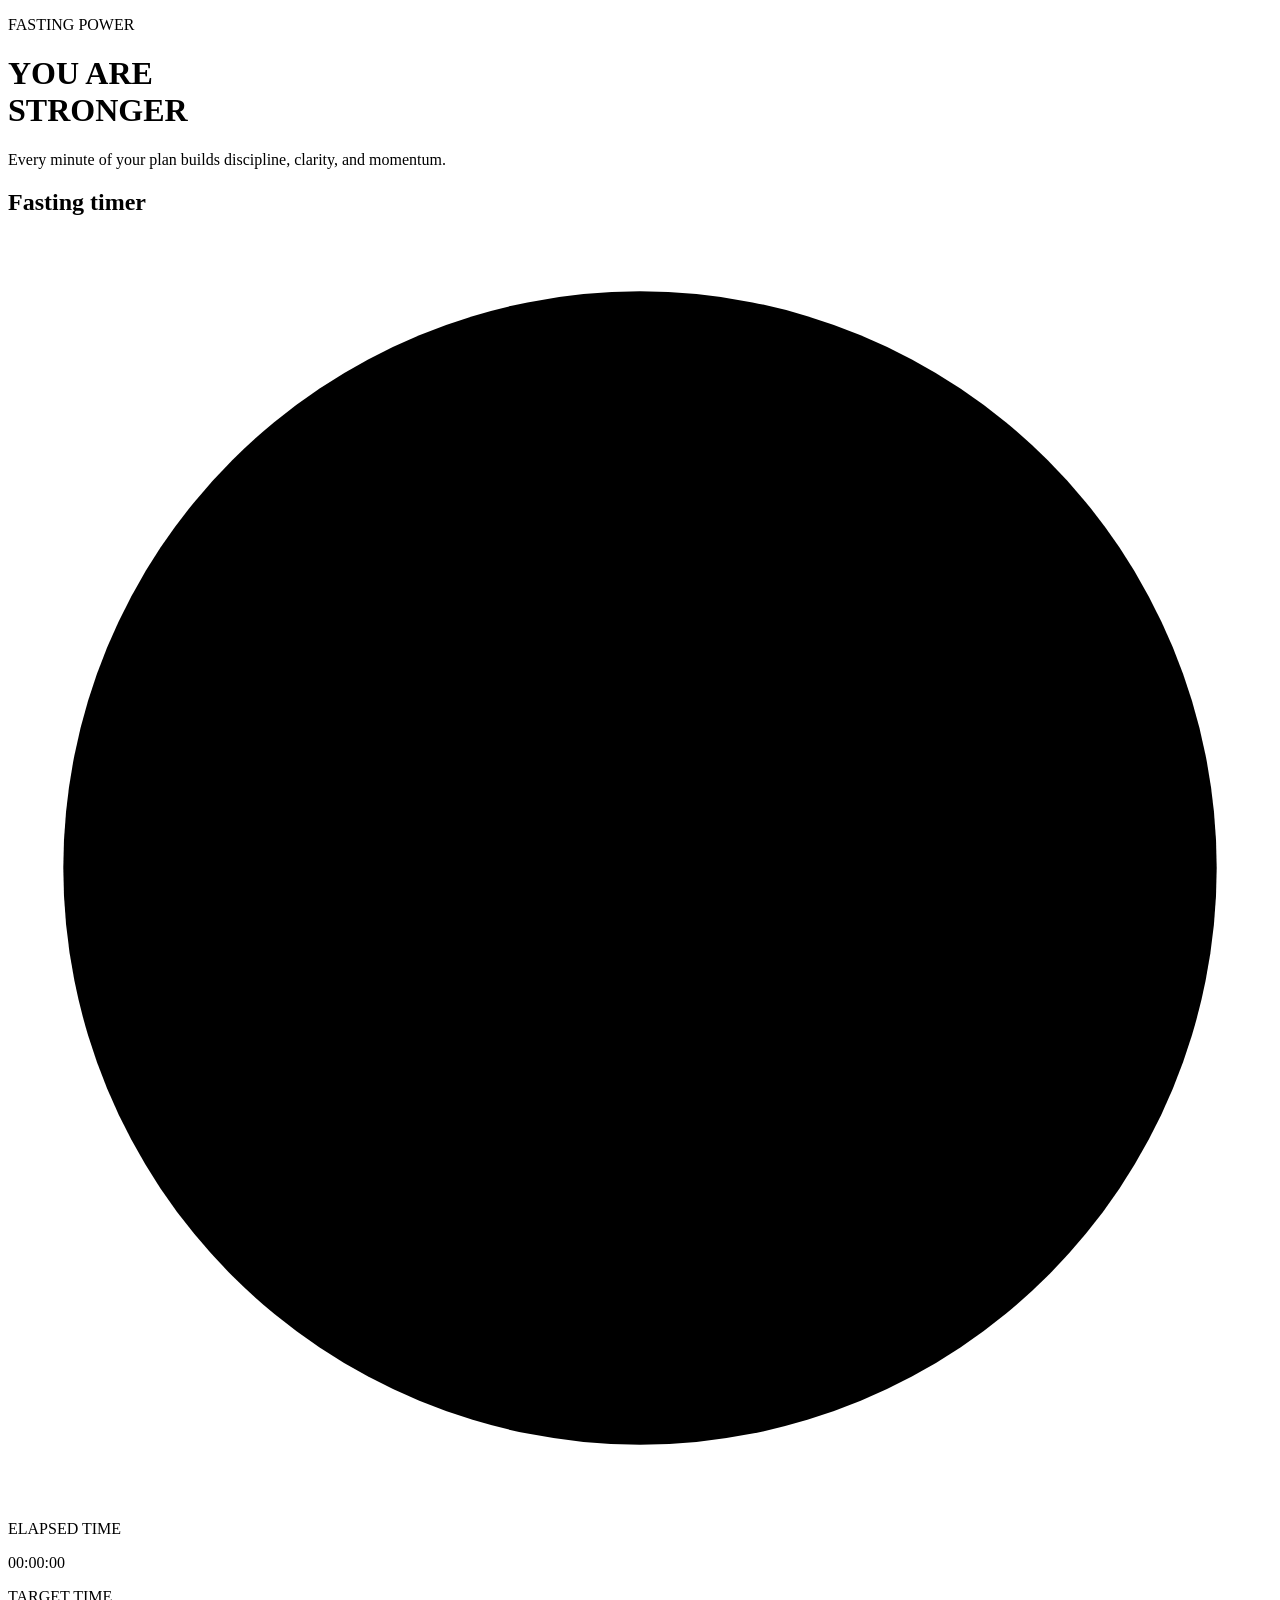
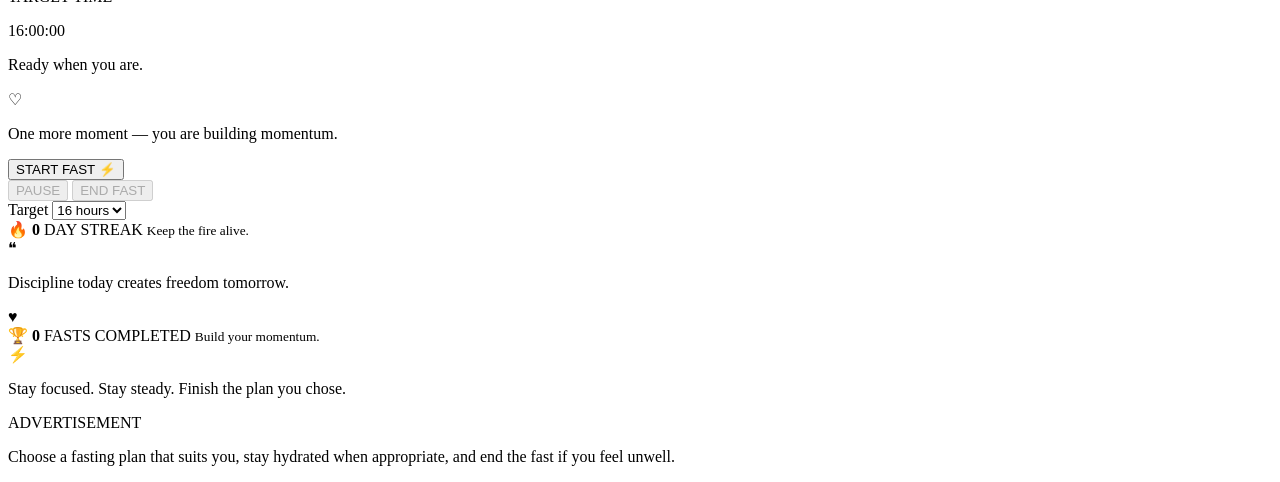
==== index.html @ c39ab037 "Add neon fasting timer app shell" ====
<!DOCTYPE html>
<html lang="en">
<head>
  <meta charset="UTF-8">
  <meta name="viewport" content="width=device-width, initial-scale=1.0, viewport-fit=cover">
  <meta name="theme-color" content="#07030d">
  <meta name="description" content="A bold neon fasting timer with progress, motivation, streaks and simple controls.">
  <title>Fasting Power Timer</title>
  <link rel="stylesheet" href="styles.css">
</head>
<body id="app-body">
  <div id="background-image" aria-hidden="true"></div>
  <div id="background-overlay" aria-hidden="true"></div>
  <div id="energy-field" aria-hidden="true"></div>
  <div id="spark-layer" aria-hidden="true"></div>

  <main id="app-shell">
    <header id="app-header">
      <p id="app-kicker">FASTING POWER</p>
      <h1 id="app-title">YOU ARE<br><span id="title-accent">STRONGER</span></h1>
      <p id="app-subtitle">Every minute of your plan builds discipline, clarity, and momentum.</p>
    </header>

    <section id="timer-section" aria-labelledby="timer-heading">
      <h2 id="timer-heading" class="visually-hidden">Fasting timer</h2>

      <div id="timer-ring-wrap">
        <div id="outer-aura" aria-hidden="true"></div>
        <div id="inner-aura" aria-hidden="true"></div>

        <svg id="timer-ring" viewBox="0 0 320 320" role="img" aria-label="Fasting progress ring">
          <defs>
            <linearGradient id="ring-gradient" x1="0" y1="0" x2="1" y2="1">
              <stop offset="0%" stop-color="#ff2bd6"></stop>
              <stop offset="22%" stop-color="#8c42ff"></stop>
              <stop offset="48%" stop-color="#ff512f"></stop>
              <stop offset="70%" stop-color="#ff9500"></stop>
              <stop offset="88%" stop-color="#ffe45c"></stop>
              <stop offset="100%" stop-color="#fff7b2"></stop>
            </linearGradient>
            <linearGradient id="track-gradient" x1="0" y1="0" x2="1" y2="1">
              <stop offset="0%" stop-color="#ff2bd6" stop-opacity="0.24"></stop>
              <stop offset="50%" stop-color="#ff9500" stop-opacity="0.20"></stop>
              <stop offset="100%" stop-color="#36e7ff" stop-opacity="0.16"></stop>
            </linearGradient>
            <filter id="ring-glow" x="-60%" y="-60%" width="220%" height="220%">
              <feGaussianBlur stdDeviation="6" result="blur"></feGaussianBlur>
              <feMerge>
                <feMergeNode in="blur"></feMergeNode>
                <feMergeNode in="SourceGraphic"></feMergeNode>
              </feMerge>
            </filter>
          </defs>
          <circle id="timer-track" cx="160" cy="160" r="132"></circle>
          <circle id="timer-progress" cx="160" cy="160" r="132"></circle>
          <circle id="timer-highlight" cx="160" cy="160" r="146"></circle>
        </svg>

        <div id="timer-center">
          <p id="timer-label">ELAPSED TIME</p>
          <div id="timer-value" aria-live="polite">00:00:00</div>
          <p id="target-label">TARGET TIME</p>
          <p id="goal-hours-text">16:00:00</p>
          <p id="progress-text">Ready when you are.</p>
        </div>
      </div>

      <div id="motivation-strip" aria-live="polite">
        <span id="motivation-icon" aria-hidden="true">♡</span>
        <p id="motivation-text">One more moment — you are building momentum.</p>
      </div>

      <button id="main-action-button" type="button">
        <span id="main-action-text">START FAST</span>
        <span id="main-action-icon" aria-hidden="true">⚡</span>
      </button>

      <div id="secondary-actions">
        <button id="pause-button" type="button" disabled>PAUSE</button>
        <button id="end-button" type="button" disabled>END FAST</button>
      </div>

      <div id="goal-row">
        <label id="goal-select-label" for="goal-select">Target</label>
        <select id="goal-select" aria-label="Fasting target">
          <option value="12">12 hours</option>
          <option value="14">14 hours</option>
          <option value="16" selected>16 hours</option>
          <option value="18">18 hours</option>
          <option value="20">20 hours</option>
        </select>
      </div>
    </section>

    <section id="stats-section" aria-label="Fasting statistics">
      <article id="streak-card">
        <span id="streak-icon" aria-hidden="true">🔥</span>
        <strong id="streak-value">0</strong>
        <span id="streak-label">DAY STREAK</span>
        <small id="streak-copy">Keep the fire alive.</small>
        <div id="streak-bar" aria-hidden="true"><span id="streak-bar-fill"></span></div>
      </article>

      <article id="quote-card">
        <span id="quote-icon" aria-hidden="true">❝</span>
        <p id="quote-text">Discipline today creates freedom tomorrow.</p>
        <span id="quote-heart" aria-hidden="true">♥</span>
      </article>

      <article id="completed-card">
        <span id="completed-icon" aria-hidden="true">🏆</span>
        <strong id="completed-value">0</strong>
        <span id="completed-label">FASTS COMPLETED</span>
        <small id="completed-copy">Build your momentum.</small>
        <div id="completed-bar" aria-hidden="true"><span id="completed-bar-fill"></span></div>
      </article>
    </section>

    <div id="bottom-power-line">
      <span id="bottom-power-icon" aria-hidden="true">⚡</span>
      <p id="bottom-power-text">Stay focused. Stay steady. Finish the plan you chose.</p>
    </div>

    <aside id="ad-slot" aria-label="Advertisement space">
      <span id="ad-label">ADVERTISEMENT</span>
    </aside>

    <footer id="app-footer">
      <p id="footer-text">Choose a fasting plan that suits you, stay hydrated when appropriate, and end the fast if you feel unwell.</p>
    </footer>
  </main>

  <div id="completion-modal" role="dialog" aria-modal="true" aria-labelledby="completion-title" hidden>
    <div id="modal-backdrop"></div>
    <div id="modal-card">
      <div id="modal-glow" aria-hidden="true"></div>
      <div id="modal-icon" aria-hidden="true">🏆</div>
      <p id="modal-kicker">TARGET COMPLETE</p>
      <h2 id="completion-title">You did it.</h2>
      <p id="completion-copy">You stayed with the goal you chose. Save the win and reset when you are ready.</p>
      <button id="modal-close-button" type="button">SAVE THE WIN ⚡</button>
    </div>
  </div>

  <script src="app.js"></script>
</body>
</html>
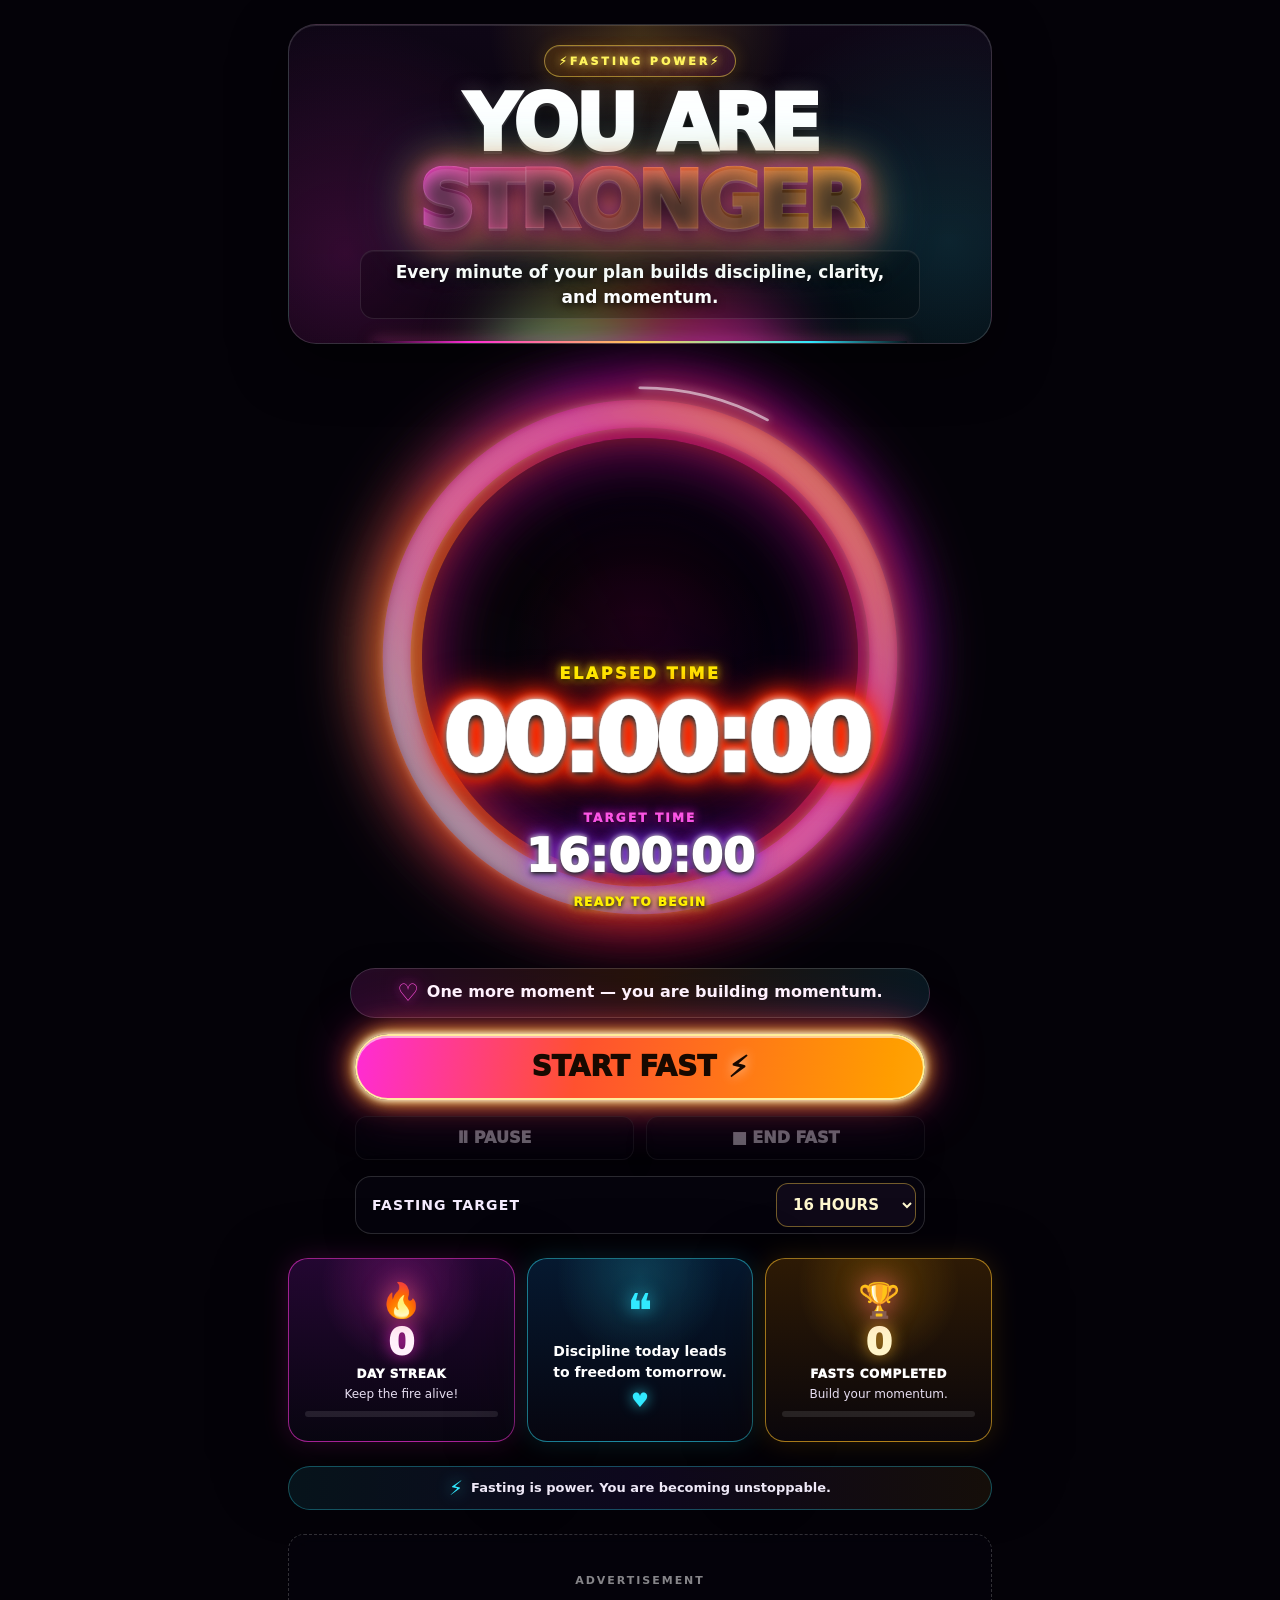
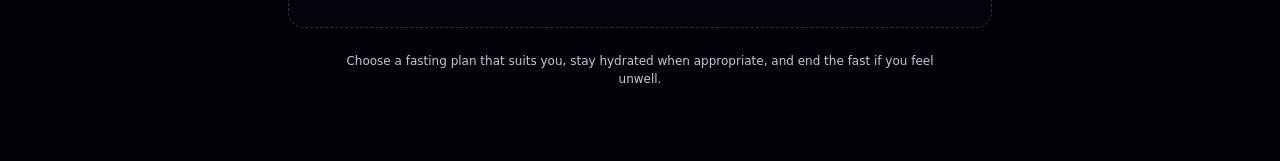
==== commit c0fd9c5f: "Match neon fasting reference layout" ====
--- a/index.html
+++ b/index.html
@@ -3,8 +3,8 @@
 <head>
   <meta charset="UTF-8">
   <meta name="viewport" content="width=device-width, initial-scale=1.0, viewport-fit=cover">
-  <meta name="theme-color" content="#07030d">
-  <meta name="description" content="A bold neon fasting timer with progress, motivation, streaks and simple controls.">
+  <meta name="theme-color" content="#07000d">
+  <meta name="description" content="A bright neon fasting timer with progress, motivation, streaks and simple controls.">
   <title>Fasting Power Timer</title>
   <link rel="stylesheet" href="styles.css">
 </head>
@@ -13,12 +13,19 @@
   <div id="background-overlay" aria-hidden="true"></div>
   <div id="energy-field" aria-hidden="true"></div>
   <div id="spark-layer" aria-hidden="true"></div>
+  <div id="ember-layer" aria-hidden="true"></div>
+  <div id="lightning-field" aria-hidden="true">
+    <span id="lightning-left-one"></span>
+    <span id="lightning-left-two"></span>
+    <span id="lightning-right-one"></span>
+    <span id="lightning-right-two"></span>
+  </div>
 
   <main id="app-shell">
     <header id="app-header">
-      <p id="app-kicker">FASTING POWER</p>
-      <h1 id="app-title">YOU ARE<br><span id="title-accent">STRONGER</span></h1>
-      <p id="app-subtitle">Every minute of your plan builds discipline, clarity, and momentum.</p>
+      <p id="app-kicker"><span id="kicker-bolt-left" aria-hidden="true">⚡</span> FASTING POWER <span id="kicker-bolt-right" aria-hidden="true">⚡</span></p>
+      <h1 id="app-title"><span id="title-first-line">YOU ARE</span><span id="title-accent">STRONGER</span></h1>
+      <p id="app-subtitle">Every minute of your plan builds <span id="discipline-word">discipline</span>, <span id="clarity-word">clarity</span>, and <span id="momentum-word">momentum</span>.</p>
     </header>
 
     <section id="timer-section" aria-labelledby="timer-heading">
@@ -26,25 +33,29 @@
 
       <div id="timer-ring-wrap">
         <div id="outer-aura" aria-hidden="true"></div>
+        <div id="ring-energy" aria-hidden="true"></div>
+        <div id="ring-ticks" aria-hidden="true"></div>
         <div id="inner-aura" aria-hidden="true"></div>
+        <div id="ring-orbit" aria-hidden="true"><span id="ring-flare"></span></div>
 
         <svg id="timer-ring" viewBox="0 0 320 320" role="img" aria-label="Fasting progress ring">
           <defs>
             <linearGradient id="ring-gradient" x1="0" y1="0" x2="1" y2="1">
-              <stop offset="0%" stop-color="#ff2bd6"></stop>
-              <stop offset="22%" stop-color="#8c42ff"></stop>
-              <stop offset="48%" stop-color="#ff512f"></stop>
-              <stop offset="70%" stop-color="#ff9500"></stop>
-              <stop offset="88%" stop-color="#ffe45c"></stop>
-              <stop offset="100%" stop-color="#fff7b2"></stop>
+              <stop offset="0%" stop-color="#00d9ff"></stop>
+              <stop offset="18%" stop-color="#7a43ff"></stop>
+              <stop offset="38%" stop-color="#ff2bd6"></stop>
+              <stop offset="58%" stop-color="#ff3d23"></stop>
+              <stop offset="78%" stop-color="#ff9d00"></stop>
+              <stop offset="100%" stop-color="#fff04a"></stop>
             </linearGradient>
             <linearGradient id="track-gradient" x1="0" y1="0" x2="1" y2="1">
-              <stop offset="0%" stop-color="#ff2bd6" stop-opacity="0.24"></stop>
-              <stop offset="50%" stop-color="#ff9500" stop-opacity="0.20"></stop>
-              <stop offset="100%" stop-color="#36e7ff" stop-opacity="0.16"></stop>
+              <stop offset="0%" stop-color="#2de7ff" stop-opacity="0.36"></stop>
+              <stop offset="35%" stop-color="#9c4dff" stop-opacity="0.30"></stop>
+              <stop offset="68%" stop-color="#ff2fbb" stop-opacity="0.30"></stop>
+              <stop offset="100%" stop-color="#ffb400" stop-opacity="0.36"></stop>
             </linearGradient>
-            <filter id="ring-glow" x="-60%" y="-60%" width="220%" height="220%">
-              <feGaussianBlur stdDeviation="6" result="blur"></feGaussianBlur>
+            <filter id="ring-glow" x="-70%" y="-70%" width="240%" height="240%">
+              <feGaussianBlur stdDeviation="5" result="blur"></feGaussianBlur>
               <feMerge>
                 <feMergeNode in="blur"></feMergeNode>
                 <feMergeNode in="SourceGraphic"></feMergeNode>
@@ -57,17 +68,18 @@
         </svg>
 
         <div id="timer-center">
+          <div id="elapsed-divider" aria-hidden="true"><span id="elapsed-divider-left"></span><span id="elapsed-divider-dot"></span><span id="elapsed-divider-right"></span></div>
           <p id="timer-label">ELAPSED TIME</p>
           <div id="timer-value" aria-live="polite">00:00:00</div>
           <p id="target-label">TARGET TIME</p>
           <p id="goal-hours-text">16:00:00</p>
-          <p id="progress-text">Ready when you are.</p>
+          <p id="progress-text">READY WHEN YOU ARE</p>
         </div>
       </div>
 
       <div id="motivation-strip" aria-live="polite">
         <span id="motivation-icon" aria-hidden="true">♡</span>
-        <p id="motivation-text">One more moment — you are building momentum.</p>
+        <p id="motivation-text">One more moment — you are doing incredible work.</p>
       </div>
 
       <button id="main-action-button" type="button">
@@ -76,18 +88,18 @@
       </button>
 
       <div id="secondary-actions">
-        <button id="pause-button" type="button" disabled>PAUSE</button>
-        <button id="end-button" type="button" disabled>END FAST</button>
+        <button id="pause-button" type="button" disabled><span id="pause-icon" aria-hidden="true">Ⅱ</span> PAUSE</button>
+        <button id="end-button" type="button" disabled><span id="end-icon" aria-hidden="true">■</span> END FAST</button>
       </div>
 
       <div id="goal-row">
-        <label id="goal-select-label" for="goal-select">Target</label>
+        <label id="goal-select-label" for="goal-select">FASTING TARGET</label>
         <select id="goal-select" aria-label="Fasting target">
-          <option value="12">12 hours</option>
-          <option value="14">14 hours</option>
-          <option value="16" selected>16 hours</option>
-          <option value="18">18 hours</option>
-          <option value="20">20 hours</option>
+          <option value="12">12 HOURS</option>
+          <option value="14">14 HOURS</option>
+          <option value="16" selected>16 HOURS</option>
+          <option value="18">18 HOURS</option>
+          <option value="20">20 HOURS</option>
         </select>
       </div>
     </section>
@@ -97,13 +109,13 @@
         <span id="streak-icon" aria-hidden="true">🔥</span>
         <strong id="streak-value">0</strong>
         <span id="streak-label">DAY STREAK</span>
-        <small id="streak-copy">Keep the fire alive.</small>
+        <small id="streak-copy">Keep the fire alive!</small>
         <div id="streak-bar" aria-hidden="true"><span id="streak-bar-fill"></span></div>
       </article>
 
       <article id="quote-card">
         <span id="quote-icon" aria-hidden="true">❝</span>
-        <p id="quote-text">Discipline today creates freedom tomorrow.</p>
+        <p id="quote-text">Discipline today leads to freedom tomorrow.</p>
         <span id="quote-heart" aria-hidden="true">♥</span>
       </article>
 
@@ -118,7 +130,7 @@
 
     <div id="bottom-power-line">
       <span id="bottom-power-icon" aria-hidden="true">⚡</span>
-      <p id="bottom-power-text">Stay focused. Stay steady. Finish the plan you chose.</p>
+      <p id="bottom-power-text"><span id="power-cyan">Fasting is power.</span> You are <span id="power-yellow">becoming unstoppable.</span></p>
     </div>
 
     <aside id="ad-slot" aria-label="Advertisement space">
--- a/styles.css
+++ b/styles.css
@@ -0,0 +1,150 @@
+:root {
+  --space-1:4px; --space-2:8px; --space-3:12px; --space-4:16px; --space-5:24px; --space-6:32px;
+  --radius-sm:10px; --radius-md:12px; --radius-lg:16px; --radius-xl:20px;
+  --gold:#ffd84a; --orange:#ff8a00; --hot:#ff4b1f; --pink:#ff2bd6; --purple:#8c42ff; --cyan:#31e9ff;
+  --text:#fff; --soft:#eee7f7; --panel:rgba(7,5,15,.78); --border:rgba(255,255,255,.15);
+}
+*{box-sizing:border-box}
+html{min-width:320px;background:#040208;scroll-behavior:smooth}
+#app-body{min-height:100vh;margin:0;overflow-x:hidden;color:var(--text);font-family:Inter,ui-sans-serif,system-ui,-apple-system,BlinkMacSystemFont,"Segoe UI",sans-serif;background:#040208}
+
+#background-image{position:fixed;inset:0;z-index:-7;pointer-events:none;background:
+  radial-gradient(circle at 50% 78%,rgba(255,116,0,.34),transparent 22%),
+  radial-gradient(circle at 10% 55%,rgba(255,65,20,.46),transparent 25%),
+  radial-gradient(circle at 89% 48%,rgba(155,29,255,.46),transparent 25%),
+  radial-gradient(circle at 70% 18%,rgba(255,30,183,.28),transparent 22%),
+  linear-gradient(180deg,#040208,#09020f 48%,#020106)}
+#background-image::before{content:"";position:absolute;inset:-18%;background:conic-gradient(from 220deg at 50% 68%,transparent 0 8%,rgba(255,59,0,.38) 10%,transparent 15% 27%,rgba(255,0,173,.28) 31%,transparent 36% 52%,rgba(125,47,255,.30) 57%,transparent 62% 78%,rgba(255,149,0,.34) 83%,transparent 90%);filter:blur(26px) saturate(1.7);animation:backgroundPulse 9s ease-in-out infinite alternate}
+#background-image::after{content:"";position:absolute;inset:-10%;background:linear-gradient(118deg,transparent 0 44%,rgba(255,103,0,.20) 47%,transparent 50%),linear-gradient(62deg,transparent 0 46%,rgba(170,35,255,.18) 49%,transparent 52%);filter:blur(10px)}
+#background-overlay{position:fixed;inset:0;z-index:-6;pointer-events:none;background:linear-gradient(90deg,rgba(0,0,0,.72),transparent 18%,transparent 82%,rgba(0,0,0,.72)),linear-gradient(180deg,transparent 35%,rgba(2,1,7,.72))}
+#energy-field{position:fixed;inset:-25%;z-index:-5;pointer-events:none;opacity:.78;background:conic-gradient(from 16deg at 50% 52%,transparent 0 11%,rgba(255,43,214,.22) 15%,transparent 20% 36%,rgba(255,78,15,.30) 43%,transparent 49% 64%,rgba(49,233,255,.16) 70%,transparent 76% 88%,rgba(255,213,58,.18) 93%,transparent);filter:blur(44px);animation:energySpin 17s linear infinite}
+#spark-layer{position:fixed;inset:0;z-index:-4;pointer-events:none;opacity:.92;background-image:radial-gradient(circle,#ffd55b 0 1px,transparent 1.8px),radial-gradient(circle,#ff46d7 0 1.2px,transparent 2px),radial-gradient(circle,#ff6a2a 0 1px,transparent 1.9px),radial-gradient(circle,#6eeeff 0 1px,transparent 1.8px);background-size:128px 157px,173px 193px,211px 167px,251px 223px;animation:sparksMove 19s linear infinite}
+
+#app-shell{position:relative;width:min(calc(100% - 24px),720px);margin:0 auto;padding:max(24px,env(safe-area-inset-top)) 0 max(48px,env(safe-area-inset-bottom))}
+#app-shell::before{content:"";position:absolute;top:90px;left:50%;width:82%;height:560px;transform:translateX(-50%);z-index:-1;border-radius:50%;background:radial-gradient(circle,rgba(255,111,0,.20),rgba(255,20,192,.11) 42%,transparent 70%);filter:blur(34px)}
+#app-header{position:relative;isolation:isolate;overflow:hidden;margin:0 8px 18px;padding:20px 16px 24px;border:1px solid rgba(255,255,255,.16);border-radius:28px;text-align:center;background:radial-gradient(circle at 50% 0%,rgba(255,199,39,.20),transparent 32%),radial-gradient(circle at 8% 72%,rgba(255,43,214,.18),transparent 34%),radial-gradient(circle at 94% 68%,rgba(49,233,255,.14),transparent 34%),linear-gradient(180deg,rgba(16,7,24,.90),rgba(3,2,9,.84));box-shadow:0 18px 54px rgba(0,0,0,.52),inset 0 1px 0 rgba(255,255,255,.12)}
+#app-header::before{content:"";position:absolute;z-index:-1;left:50%;bottom:-82px;width:310px;height:150px;transform:translateX(-50%);border-radius:50%;background:conic-gradient(from 90deg,#ff2bd6,#8c42ff,#31e9ff,#ffd84a,#ff4b1f,#ff2bd6);filter:blur(32px);opacity:.50;animation:headerGlow 6s linear infinite}
+#app-header::after{content:"";position:absolute;left:12%;right:12%;bottom:0;height:2px;border-radius:999px;background:linear-gradient(90deg,transparent,#ff2bd6 18%,#ffd84a 50%,#31e9ff 82%,transparent);box-shadow:0 0 12px rgba(255,43,214,.7),0 0 18px rgba(255,216,74,.55)}
+#app-kicker{display:inline-flex;align-items:center;justify-content:center;min-height:32px;margin:0 0 12px;padding:0 14px;border:1px solid rgba(255,226,79,.50);border-radius:999px;color:#fff45d;background:linear-gradient(90deg,rgba(255,163,0,.14),rgba(255,43,214,.11));box-shadow:0 0 18px rgba(255,180,0,.16),inset 0 1px 0 rgba(255,255,255,.10);font-size:11px;font-weight:1000;letter-spacing:.27em;text-shadow:0 0 8px rgba(255,238,86,.98),0 0 20px rgba(255,145,0,.54)}
+#app-title{margin:0;color:#fff;font-size:clamp(44px,12vw,78px);line-height:.90;font-weight:1000;letter-spacing:-.055em;text-shadow:0 3px 0 rgba(255,255,255,.10),0 8px 22px rgba(0,0,0,.96),0 0 18px rgba(255,255,255,.20)}
+#title-accent{display:inline-block;margin-top:7px;padding:0 .04em;color:transparent;background:linear-gradient(95deg,#ff3bd4 0%,#ff5940 22%,#ff9a16 44%,#ffe95c 66%,#7ff5ff 84%,#ff65dc 100%);background-size:220% 100%;-webkit-background-clip:text;background-clip:text;-webkit-text-stroke:1px rgba(255,255,255,.12);filter:drop-shadow(0 0 8px rgba(255,43,214,.72)) drop-shadow(0 0 18px rgba(255,126,0,.72)) drop-shadow(0 0 28px rgba(49,233,255,.30));animation:titleColorFlow 5s linear infinite}
+#app-subtitle{display:inline-block;max-width:560px;margin:14px auto 0;padding:9px 14px;border:1px solid rgba(255,255,255,.10);border-radius:14px;color:#fff;font-size:clamp(14px,3.6vw,17px);line-height:1.42;font-weight:760;background:rgba(0,0,0,.26);box-shadow:inset 0 1px 0 rgba(255,255,255,.05);text-shadow:0 2px 8px rgba(0,0,0,1)}
+
+#timer-section{display:flex;flex-direction:column;align-items:center;gap:16px;padding:0 8px 24px}
+#timer-ring-wrap{position:relative;width:min(92vw,590px);aspect-ratio:1;display:grid;place-items:center;isolation:isolate}
+#outer-aura{position:absolute;inset:3%;border-radius:50%;background:conic-gradient(from 0deg,rgba(255,45,211,.36),rgba(114,48,255,.35),rgba(255,68,20,.46),rgba(255,187,39,.48),rgba(255,45,211,.36));filter:blur(28px) saturate(2.15) brightness(1.08);animation:auraPulse 2.8s ease-in-out infinite alternate,energySpin 15s linear infinite}
+#inner-aura{position:absolute;inset:13%;border-radius:50%;background:radial-gradient(circle at 50% 42%,rgba(92,0,42,.24),transparent 38%),radial-gradient(circle at 50% 72%,rgba(74,0,130,.18),transparent 52%),rgba(1,0,5,.965);box-shadow:inset 0 0 72px rgba(255,40,0,.20),inset 0 0 120px rgba(121,28,255,.17),0 0 38px rgba(255,61,0,.34)}
+#timer-ring{position:absolute;inset:0;width:100%;height:100%;overflow:visible;transform:rotate(-90deg);filter:drop-shadow(0 0 5px rgba(255,255,255,1)) drop-shadow(0 0 16px rgba(255,104,0,1)) drop-shadow(0 0 34px rgba(255,28,194,.78)) saturate(1.35)}
+#timer-track,#timer-progress,#timer-highlight{fill:none;transform-origin:center}
+#timer-track{stroke:url(#track-gradient);stroke-width:15;opacity:.95}
+#timer-progress{stroke:url(#ring-gradient);stroke-width:18;stroke-linecap:round;stroke-dasharray:829.38;stroke-dashoffset:829.38;filter:url(#ring-glow);transition:stroke-dashoffset .7s ease}
+#timer-highlight{stroke:rgba(255,255,255,.55);stroke-width:1.5;stroke-dasharray:72 846;stroke-linecap:round;animation:ringSweep 4s linear infinite}
+#timer-center{position:relative;z-index:2;width:67%;text-align:center}
+#timer-label{margin:0 0 12px;color:#fff000;font-size:clamp(12px,3vw,16px);font-weight:1000;letter-spacing:.16em;text-shadow:0 2px 4px #000,0 0 7px rgba(255,240,0,1),0 0 18px rgba(255,151,0,.92)}
+#timer-value{font-variant-numeric:tabular-nums;font-size:clamp(48px,13vw,92px);line-height:1;font-weight:1000;letter-spacing:-.045em;color:#fff;-webkit-text-stroke:.35px rgba(255,255,255,.95);text-shadow:0 3px 7px rgba(0,0,0,1),0 0 2px #fff,0 0 7px rgba(255,255,255,.92),0 0 12px rgba(255,83,36,1),0 0 24px rgba(255,48,0,.94),0 0 44px rgba(255,20,0,.70);filter:drop-shadow(0 0 5px rgba(255,49,0,.96))}
+#target-label{margin:24px 0 4px;color:#ff58e7;font-size:12px;font-weight:1000;letter-spacing:.18em;text-shadow:0 2px 4px #000,0 0 9px rgba(255,43,214,.98),0 0 20px rgba(179,34,255,.62)}
+#goal-hours-text{margin:0;color:#fff;font-size:clamp(26px,7vw,46px);font-weight:950;font-variant-numeric:tabular-nums;text-shadow:0 2px 5px #000,0 0 5px #fff,0 0 13px rgba(145,71,255,.98),0 0 26px rgba(105,30,255,.72)}
+#progress-text{margin:12px 0 0;color:#fff000;font-size:12px;font-weight:1000;letter-spacing:.12em;text-shadow:0 2px 4px #000,0 0 8px rgba(255,240,0,.96),0 0 18px rgba(255,142,0,.68)}
+
+#motivation-strip{display:flex;align-items:center;justify-content:center;gap:8px;width:min(100%,580px);min-height:48px;padding:10px 14px;border:1px solid var(--border);border-radius:999px;background:linear-gradient(90deg,rgba(255,43,214,.13),rgba(255,130,0,.12),rgba(49,233,255,.09)),rgba(5,4,13,.80);box-shadow:0 8px 32px rgba(0,0,0,.32);backdrop-filter:blur(14px)}
+#motivation-icon{color:#ff51df;font-size:24px;text-shadow:0 0 8px #ff2bd6,0 0 22px rgba(255,43,214,.88)}
+#motivation-text{margin:0;color:#fff8ff;font-size:16px;line-height:1.42;font-weight:760;text-align:center}
+
+#main-action-button,#pause-button,#end-button,#modal-close-button{min-height:48px;border:0;font:inherit;font-weight:1000;cursor:pointer;transition:transform .16s ease,filter .16s ease,opacity .16s ease,box-shadow .16s ease}
+#main-action-button{position:relative;display:flex;align-items:center;justify-content:center;gap:12px;width:min(100%,570px);min-height:66px;overflow:hidden;padding:0 24px;border:2px solid rgba(255,245,161,.95);border-radius:999px;color:#180900;background:linear-gradient(100deg,#ff2bd6,#ff512f 18%,#ff9d00 43%,#ffe54f 69%,#ff9d00 84%,#ff2bd6);background-size:220% 100%;box-shadow:0 0 7px #fff,0 0 15px rgba(255,231,87,.94),0 0 30px rgba(255,107,0,.92),0 0 54px rgba(255,31,193,.52),inset 0 2px 0 rgba(255,255,255,.56);animation:actionGradient 4.5s linear infinite,buttonBreathe 2.7s ease-in-out infinite alternate}
+#main-action-button::before{content:"";position:absolute;top:-80%;left:-32%;width:28%;height:260%;transform:rotate(22deg);background:linear-gradient(90deg,transparent,rgba(255,255,255,.96),transparent);animation:buttonShine 2.8s ease-in-out infinite}
+#main-action-button:hover{transform:translateY(-2px) scale(1.015);filter:saturate(1.12) brightness(1.06)}
+#main-action-button:active{transform:scale(.985)}
+#main-action-text{position:relative;z-index:1;font-size:clamp(20px,5vw,28px)}
+#main-action-icon{position:relative;z-index:1;font-size:29px;filter:drop-shadow(0 0 6px rgba(255,255,255,.75))}
+#secondary-actions{display:grid;grid-template-columns:1fr 1fr;gap:12px;width:min(100%,570px)}
+#pause-button,#end-button{min-height:44px;border:1px solid var(--border);border-radius:12px;color:#f8f2ff;background:rgba(7,5,15,.78);box-shadow:0 10px 25px rgba(0,0,0,.28);backdrop-filter:blur(12px)}
+#pause-button:hover:not(:disabled){border-color:rgba(49,233,255,.62);box-shadow:0 0 20px rgba(49,233,255,.16)}
+#end-button:hover:not(:disabled){border-color:rgba(255,80,54,.66);box-shadow:0 0 20px rgba(255,80,54,.16)}
+#pause-button:disabled,#end-button:disabled{opacity:.38;cursor:not-allowed}
+
+#goal-row{display:flex;align-items:center;justify-content:space-between;width:min(100%,570px);min-height:54px;padding:6px 8px 6px 16px;border:1px solid var(--border);border-radius:16px;background:rgba(7,5,15,.78);box-shadow:0 12px 32px rgba(0,0,0,.28);backdrop-filter:blur(14px)}
+#goal-select-label{color:#f6ecff;font-size:14px;font-weight:900;letter-spacing:.08em;text-transform:uppercase}
+#goal-select{min-width:140px;min-height:44px;padding:0 12px;border:1px solid rgba(255,208,71,.42);border-radius:12px;outline:none;color:#fff8cf;background:#0f0918;font:inherit;font-size:15px;font-weight:900}
+#goal-select:focus-visible{border-color:#ffe85b;box-shadow:0 0 0 3px rgba(255,224,74,.18),0 0 24px rgba(255,147,0,.22)}
+#goal-select:disabled{opacity:.62}
+
+#stats-section{display:grid;grid-template-columns:repeat(3,minmax(0,1fr));gap:12px;padding:0 8px 24px}
+#streak-card,#quote-card,#completed-card{position:relative;min-height:184px;overflow:hidden;display:flex;flex-direction:column;align-items:center;justify-content:center;gap:6px;padding:16px;border-radius:20px;backdrop-filter:blur(18px);box-shadow:0 24px 70px rgba(0,0,0,.54)}
+#streak-card{border:1px solid rgba(255,52,220,.58);background:radial-gradient(circle at 50% 15%,rgba(255,43,214,.23),transparent 42%),linear-gradient(180deg,rgba(38,7,53,.92),rgba(9,6,18,.90));box-shadow:0 0 26px rgba(255,43,214,.16),0 24px 70px rgba(0,0,0,.54)}
+#quote-card{border:1px solid rgba(49,233,255,.48);background:radial-gradient(circle at 50% 10%,rgba(49,233,255,.18),transparent 42%),linear-gradient(180deg,rgba(6,27,52,.92),rgba(7,6,17,.90));box-shadow:0 0 26px rgba(49,233,255,.13),0 24px 70px rgba(0,0,0,.54)}
+#completed-card{border:1px solid rgba(255,190,40,.58);background:radial-gradient(circle at 50% 15%,rgba(255,169,0,.22),transparent 42%),linear-gradient(180deg,rgba(49,28,5,.92),rgba(11,7,12,.90));box-shadow:0 0 26px rgba(255,165,0,.15),0 24px 70px rgba(0,0,0,.54)}
+#streak-icon,#completed-icon{font-size:34px;line-height:1;filter:drop-shadow(0 0 12px rgba(255,100,120,.75))}
+#quote-icon{color:var(--cyan);font-size:48px;line-height:1;text-shadow:0 0 18px rgba(49,233,255,.72)}
+#streak-value,#completed-value{font-size:38px;line-height:1;font-weight:1000}
+#streak-value{color:#fff1fb;text-shadow:0 0 16px rgba(255,43,214,.72)}
+#completed-value{color:#fff5c9;text-shadow:0 0 16px rgba(255,187,43,.70)}
+#streak-label,#completed-label{color:#fff;font-size:12px;font-weight:1000;letter-spacing:.05em;text-align:center}
+#streak-copy,#completed-copy{color:#e7def1;font-size:12px;text-align:center}
+#quote-text{margin:0;color:#fff;font-size:14px;line-height:1.45;font-weight:760;text-align:center}
+#quote-heart{color:var(--cyan);font-size:20px;text-shadow:0 0 14px rgba(49,233,255,.78)}
+#streak-bar,#completed-bar{width:100%;height:6px;margin-top:4px;overflow:hidden;border-radius:999px;background:rgba(255,255,255,.10)}
+#streak-bar-fill,#completed-bar-fill{display:block;width:0;height:100%;border-radius:inherit;transition:width .5s ease}
+#streak-bar-fill{background:linear-gradient(90deg,#9d35ff,#ff43da,#fff07e);box-shadow:0 0 12px rgba(255,43,214,.74)}
+#completed-bar-fill{background:linear-gradient(90deg,#ff8500,#ffd644,#fff1a0);box-shadow:0 0 12px rgba(255,174,0,.70)}
+
+#bottom-power-line{display:flex;align-items:center;justify-content:center;gap:8px;width:calc(100% - 16px);margin:0 auto 24px;min-height:44px;padding:8px 14px;border:1px solid rgba(49,233,255,.30);border-radius:999px;background:linear-gradient(90deg,rgba(49,233,255,.07),rgba(131,54,255,.08),rgba(255,158,0,.07)),rgba(5,4,13,.76);backdrop-filter:blur(14px)}
+#bottom-power-icon{color:var(--cyan);font-size:20px;text-shadow:0 0 16px rgba(49,233,255,.82)}
+#bottom-power-text{margin:0;color:#eee8f7;font-size:13px;line-height:1.35;font-weight:720;text-align:center}
+#ad-slot{display:grid;place-items:center;width:calc(100% - 16px);min-height:94px;margin:0 auto 24px;border:1px dashed rgba(255,255,255,.18);border-radius:16px;background:rgba(7,5,15,.52);backdrop-filter:blur(12px)}
+#ad-label{color:rgba(255,255,255,.52);font-size:11px;font-weight:900;letter-spacing:.18em}
+#app-footer{padding:0 16px 24px;text-align:center}
+#footer-text{max-width:620px;margin:0 auto;color:#cbc2d7;font-size:12px;line-height:1.55}
+
+#completion-modal[hidden]{display:none}
+#completion-modal{position:fixed;inset:0;z-index:20;display:grid;place-items:center;padding:16px}
+#modal-backdrop{position:absolute;inset:0;background:rgba(2,1,7,.78);backdrop-filter:blur(18px)}
+#modal-card{position:relative;z-index:1;width:min(100%,470px);overflow:hidden;padding:32px;border:1px solid rgba(255,220,76,.62);border-radius:20px;text-align:center;background:radial-gradient(circle at 50% 0%,rgba(255,174,0,.22),transparent 45%),radial-gradient(circle at 12% 90%,rgba(255,43,214,.16),transparent 45%),rgba(7,5,15,.96);box-shadow:0 0 40px rgba(255,158,0,.30),0 0 90px rgba(255,43,214,.12),0 28px 80px rgba(0,0,0,.64)}
+#modal-glow{position:absolute;inset:-30%;z-index:-1;background:conic-gradient(from 90deg,rgba(255,43,214,.18),rgba(255,145,0,.24),rgba(49,233,255,.16),rgba(255,43,214,.18));filter:blur(44px);animation:energySpin 13s linear infinite}
+#modal-icon{font-size:58px;filter:drop-shadow(0 0 20px rgba(255,204,52,.82))}
+#modal-kicker{margin:12px 0 8px;color:#ffe55f;font-size:12px;font-weight:1000;letter-spacing:.18em}
+#completion-title{margin:0;font-size:36px;line-height:1.05}
+#completion-copy{margin:12px 0 24px;color:#e9e0f3;font-size:15px;line-height:1.55}
+#modal-close-button{width:100%;min-height:52px;border-radius:12px;color:#180900;background:linear-gradient(100deg,#ff45d1,#ff8417 42%,#ffe05e 72%,#ff8a00);box-shadow:0 0 24px rgba(255,149,0,.35),inset 0 2px 0 rgba(255,255,255,.40)}
+#main-action-button:focus-visible,#pause-button:focus-visible,#end-button:focus-visible,#modal-close-button:focus-visible{outline:3px solid #fff;outline-offset:3px}
+.visually-hidden{position:absolute;width:1px;height:1px;padding:0;margin:-1px;overflow:hidden;clip:rect(0,0,0,0);white-space:nowrap;border:0}
+
+@keyframes energySpin{to{transform:rotate(360deg)}}
+@keyframes sparksMove{0%{transform:translate3d(0,0,0)}50%{transform:translate3d(-10px,-22px,0)}100%{transform:translate3d(6px,-44px,0)}}
+@keyframes backgroundPulse{from{opacity:.72;transform:scale(.98) rotate(-7deg)}to{opacity:1;transform:scale(1.04) rotate(-2deg)}}
+@keyframes auraPulse{from{transform:scale(.98);opacity:.68}to{transform:scale(1.035);opacity:1}}
+@keyframes ringSweep{to{transform:rotate(360deg)}}
+@keyframes actionGradient{to{background-position:220% 0}}
+@keyframes buttonBreathe{from{box-shadow:0 0 7px #fff,0 0 15px rgba(255,231,87,.94),0 0 30px rgba(255,107,0,.84),0 0 46px rgba(255,31,193,.40)}to{box-shadow:0 0 10px #fff,0 0 24px rgba(255,231,87,1),0 0 46px rgba(255,107,0,.98),0 0 72px rgba(255,31,193,.60)}}
+@keyframes buttonShine{0%,18%{left:-38%;opacity:0}30%{opacity:.95}52%{left:112%;opacity:.95}62%,100%{left:112%;opacity:0}}
+@keyframes headerGlow{to{transform:translateX(-50%) rotate(360deg)}}
+@keyframes titleColorFlow{to{background-position:220% 0}}
+
+@media(max-width:640px){
+  #app-shell{width:min(calc(100% - 16px),720px);padding-top:max(14px,env(safe-area-inset-top))}
+  #app-header{margin:0 4px 14px;padding:16px 10px 18px;border-radius:22px}
+  #app-kicker{min-height:29px;margin-bottom:10px;padding:0 12px;font-size:10px;letter-spacing:.23em}
+  #app-title{font-size:clamp(39px,13.5vw,58px);line-height:.92}
+  #title-accent{margin-top:5px}
+  #app-subtitle{max-width:330px;margin-top:12px;padding:8px 10px;font-size:13px;line-height:1.38}
+  #timer-ring-wrap{width:min(96vw,470px)}
+  #timer-center{width:70%}
+  #timer-value{font-size:clamp(43px,15vw,68px)}
+  #target-label{margin-top:18px}
+  #goal-hours-text{font-size:clamp(24px,8vw,34px)}
+  #motivation-strip{border-radius:16px}
+  #stats-section{gap:8px}
+  #streak-card,#quote-card,#completed-card{min-height:172px;padding:12px 8px;border-radius:16px}
+  #streak-icon,#completed-icon{font-size:28px}
+  #quote-icon{font-size:40px}
+  #streak-value,#completed-value{font-size:34px}
+  #streak-label,#completed-label,#streak-copy,#completed-copy,#quote-text{font-size:10px}
+}
+@media(max-width:390px){
+  #timer-ring-wrap{width:98vw}
+  #stats-section{grid-template-columns:1fr}
+  #streak-card,#quote-card,#completed-card{min-height:138px}
+  #goal-row{padding-left:12px}
+  #goal-select{min-width:126px}
+}
+@media(prefers-reduced-motion:reduce){*,*::before,*::after{scroll-behavior:auto!important;animation-duration:.01ms!important;animation-iteration-count:1!important}}
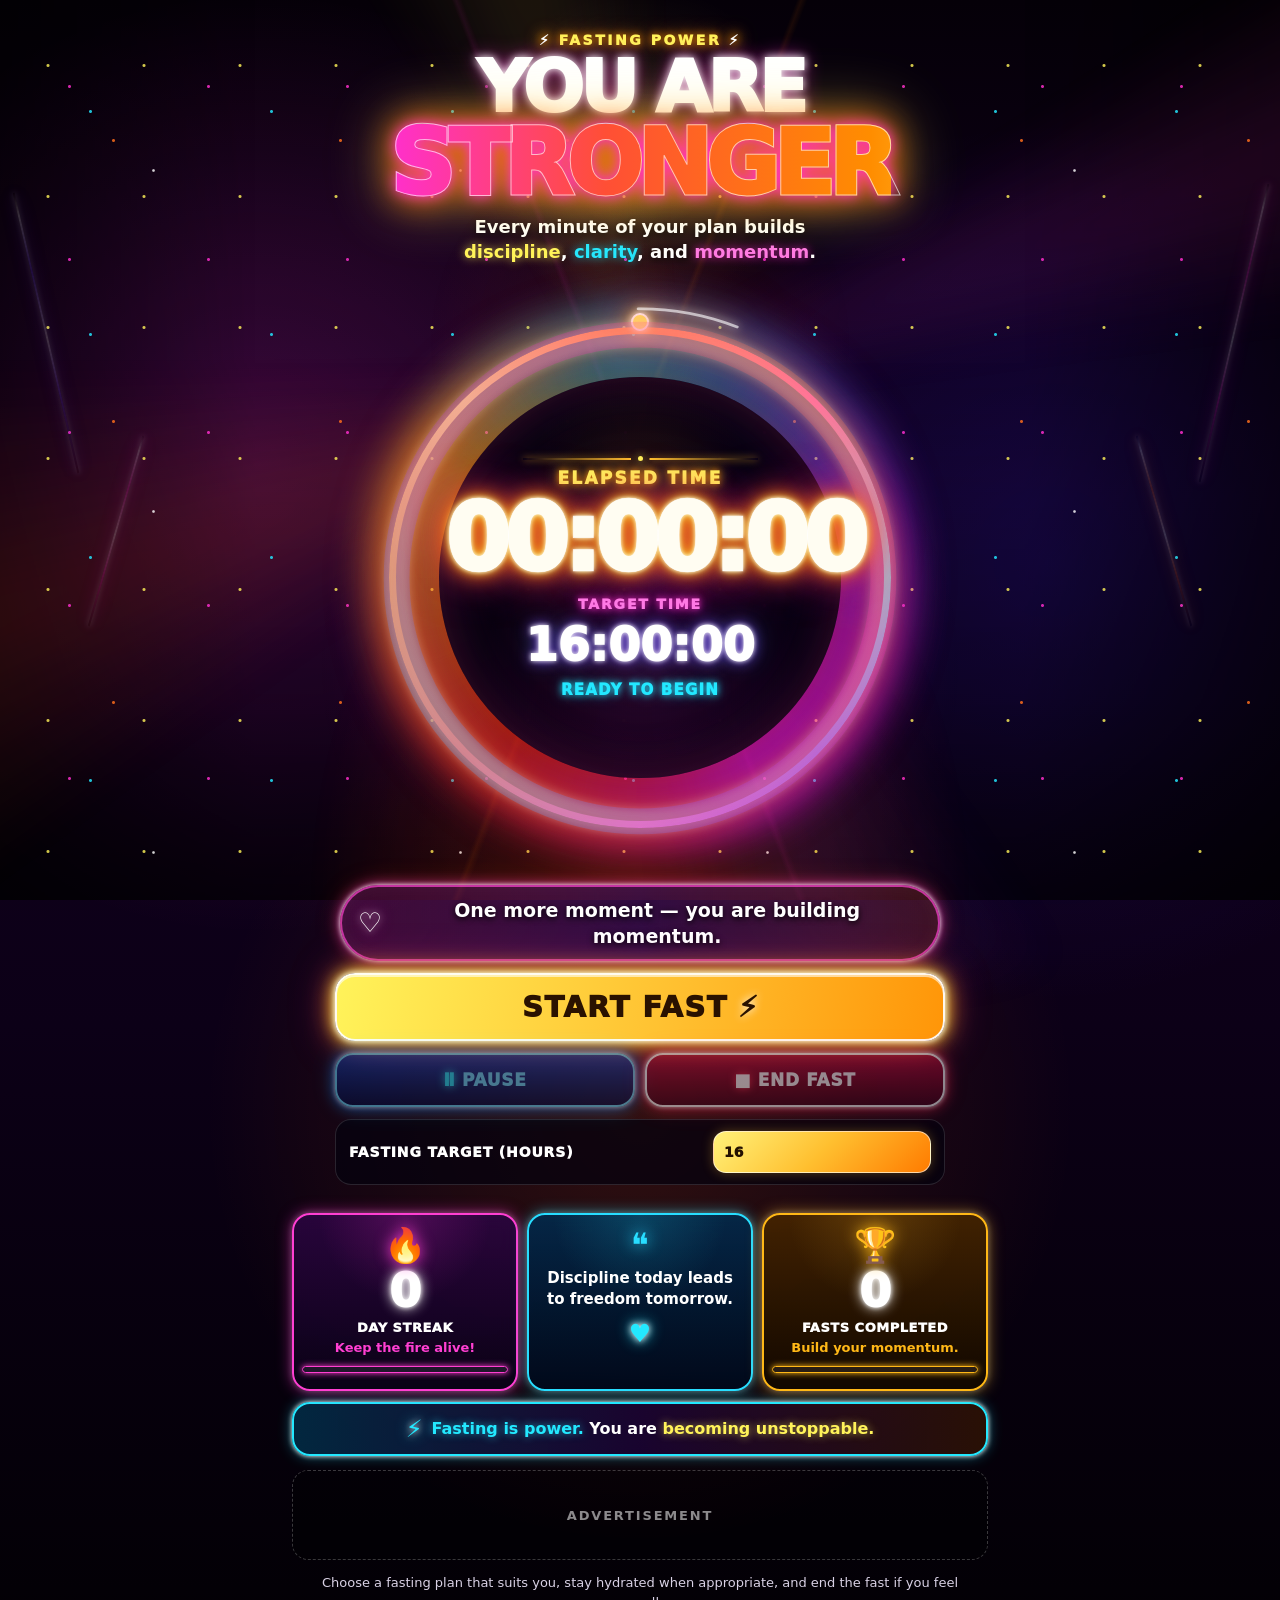
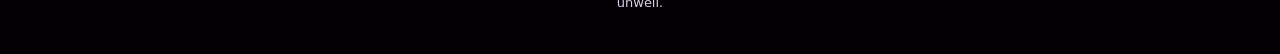
==== commit 94a6df8b: "Allow custom fasting target hours" ====
--- a/index.html
+++ b/index.html
@@ -93,14 +93,8 @@
       </div>
 
       <div id="goal-row">
-        <label id="goal-select-label" for="goal-select">FASTING TARGET</label>
-        <select id="goal-select" aria-label="Fasting target">
-          <option value="12">12 HOURS</option>
-          <option value="14">14 HOURS</option>
-          <option value="16" selected>16 HOURS</option>
-          <option value="18">18 HOURS</option>
-          <option value="20">20 HOURS</option>
-        </select>
+        <label id="goal-select-label" for="goal-select">FASTING TARGET (HOURS)</label>
+        <input id="goal-select" type="number" inputmode="decimal" min="0.01" step="any" value="16" placeholder="16" aria-label="Custom fasting target in hours">
       </div>
     </section>
 
--- a/styles.css
+++ b/styles.css
@@ -1,150 +1,779 @@
 :root {
-  --space-1:4px; --space-2:8px; --space-3:12px; --space-4:16px; --space-5:24px; --space-6:32px;
-  --radius-sm:10px; --radius-md:12px; --radius-lg:16px; --radius-xl:20px;
-  --gold:#ffd84a; --orange:#ff8a00; --hot:#ff4b1f; --pink:#ff2bd6; --purple:#8c42ff; --cyan:#31e9ff;
-  --text:#fff; --soft:#eee7f7; --panel:rgba(7,5,15,.78); --border:rgba(255,255,255,.15);
-}
-*{box-sizing:border-box}
-html{min-width:320px;background:#040208;scroll-behavior:smooth}
-#app-body{min-height:100vh;margin:0;overflow-x:hidden;color:var(--text);font-family:Inter,ui-sans-serif,system-ui,-apple-system,BlinkMacSystemFont,"Segoe UI",sans-serif;background:#040208}
-
-#background-image{position:fixed;inset:0;z-index:-7;pointer-events:none;background:
-  radial-gradient(circle at 50% 78%,rgba(255,116,0,.34),transparent 22%),
-  radial-gradient(circle at 10% 55%,rgba(255,65,20,.46),transparent 25%),
-  radial-gradient(circle at 89% 48%,rgba(155,29,255,.46),transparent 25%),
-  radial-gradient(circle at 70% 18%,rgba(255,30,183,.28),transparent 22%),
-  linear-gradient(180deg,#040208,#09020f 48%,#020106)}
-#background-image::before{content:"";position:absolute;inset:-18%;background:conic-gradient(from 220deg at 50% 68%,transparent 0 8%,rgba(255,59,0,.38) 10%,transparent 15% 27%,rgba(255,0,173,.28) 31%,transparent 36% 52%,rgba(125,47,255,.30) 57%,transparent 62% 78%,rgba(255,149,0,.34) 83%,transparent 90%);filter:blur(26px) saturate(1.7);animation:backgroundPulse 9s ease-in-out infinite alternate}
-#background-image::after{content:"";position:absolute;inset:-10%;background:linear-gradient(118deg,transparent 0 44%,rgba(255,103,0,.20) 47%,transparent 50%),linear-gradient(62deg,transparent 0 46%,rgba(170,35,255,.18) 49%,transparent 52%);filter:blur(10px)}
-#background-overlay{position:fixed;inset:0;z-index:-6;pointer-events:none;background:linear-gradient(90deg,rgba(0,0,0,.72),transparent 18%,transparent 82%,rgba(0,0,0,.72)),linear-gradient(180deg,transparent 35%,rgba(2,1,7,.72))}
-#energy-field{position:fixed;inset:-25%;z-index:-5;pointer-events:none;opacity:.78;background:conic-gradient(from 16deg at 50% 52%,transparent 0 11%,rgba(255,43,214,.22) 15%,transparent 20% 36%,rgba(255,78,15,.30) 43%,transparent 49% 64%,rgba(49,233,255,.16) 70%,transparent 76% 88%,rgba(255,213,58,.18) 93%,transparent);filter:blur(44px);animation:energySpin 17s linear infinite}
-#spark-layer{position:fixed;inset:0;z-index:-4;pointer-events:none;opacity:.92;background-image:radial-gradient(circle,#ffd55b 0 1px,transparent 1.8px),radial-gradient(circle,#ff46d7 0 1.2px,transparent 2px),radial-gradient(circle,#ff6a2a 0 1px,transparent 1.9px),radial-gradient(circle,#6eeeff 0 1px,transparent 1.8px);background-size:128px 157px,173px 193px,211px 167px,251px 223px;animation:sparksMove 19s linear infinite}
-
-#app-shell{position:relative;width:min(calc(100% - 24px),720px);margin:0 auto;padding:max(24px,env(safe-area-inset-top)) 0 max(48px,env(safe-area-inset-bottom))}
-#app-shell::before{content:"";position:absolute;top:90px;left:50%;width:82%;height:560px;transform:translateX(-50%);z-index:-1;border-radius:50%;background:radial-gradient(circle,rgba(255,111,0,.20),rgba(255,20,192,.11) 42%,transparent 70%);filter:blur(34px)}
-#app-header{position:relative;isolation:isolate;overflow:hidden;margin:0 8px 18px;padding:20px 16px 24px;border:1px solid rgba(255,255,255,.16);border-radius:28px;text-align:center;background:radial-gradient(circle at 50% 0%,rgba(255,199,39,.20),transparent 32%),radial-gradient(circle at 8% 72%,rgba(255,43,214,.18),transparent 34%),radial-gradient(circle at 94% 68%,rgba(49,233,255,.14),transparent 34%),linear-gradient(180deg,rgba(16,7,24,.90),rgba(3,2,9,.84));box-shadow:0 18px 54px rgba(0,0,0,.52),inset 0 1px 0 rgba(255,255,255,.12)}
-#app-header::before{content:"";position:absolute;z-index:-1;left:50%;bottom:-82px;width:310px;height:150px;transform:translateX(-50%);border-radius:50%;background:conic-gradient(from 90deg,#ff2bd6,#8c42ff,#31e9ff,#ffd84a,#ff4b1f,#ff2bd6);filter:blur(32px);opacity:.50;animation:headerGlow 6s linear infinite}
-#app-header::after{content:"";position:absolute;left:12%;right:12%;bottom:0;height:2px;border-radius:999px;background:linear-gradient(90deg,transparent,#ff2bd6 18%,#ffd84a 50%,#31e9ff 82%,transparent);box-shadow:0 0 12px rgba(255,43,214,.7),0 0 18px rgba(255,216,74,.55)}
-#app-kicker{display:inline-flex;align-items:center;justify-content:center;min-height:32px;margin:0 0 12px;padding:0 14px;border:1px solid rgba(255,226,79,.50);border-radius:999px;color:#fff45d;background:linear-gradient(90deg,rgba(255,163,0,.14),rgba(255,43,214,.11));box-shadow:0 0 18px rgba(255,180,0,.16),inset 0 1px 0 rgba(255,255,255,.10);font-size:11px;font-weight:1000;letter-spacing:.27em;text-shadow:0 0 8px rgba(255,238,86,.98),0 0 20px rgba(255,145,0,.54)}
-#app-title{margin:0;color:#fff;font-size:clamp(44px,12vw,78px);line-height:.90;font-weight:1000;letter-spacing:-.055em;text-shadow:0 3px 0 rgba(255,255,255,.10),0 8px 22px rgba(0,0,0,.96),0 0 18px rgba(255,255,255,.20)}
-#title-accent{display:inline-block;margin-top:7px;padding:0 .04em;color:transparent;background:linear-gradient(95deg,#ff3bd4 0%,#ff5940 22%,#ff9a16 44%,#ffe95c 66%,#7ff5ff 84%,#ff65dc 100%);background-size:220% 100%;-webkit-background-clip:text;background-clip:text;-webkit-text-stroke:1px rgba(255,255,255,.12);filter:drop-shadow(0 0 8px rgba(255,43,214,.72)) drop-shadow(0 0 18px rgba(255,126,0,.72)) drop-shadow(0 0 28px rgba(49,233,255,.30));animation:titleColorFlow 5s linear infinite}
-#app-subtitle{display:inline-block;max-width:560px;margin:14px auto 0;padding:9px 14px;border:1px solid rgba(255,255,255,.10);border-radius:14px;color:#fff;font-size:clamp(14px,3.6vw,17px);line-height:1.42;font-weight:760;background:rgba(0,0,0,.26);box-shadow:inset 0 1px 0 rgba(255,255,255,.05);text-shadow:0 2px 8px rgba(0,0,0,1)}
-
-#timer-section{display:flex;flex-direction:column;align-items:center;gap:16px;padding:0 8px 24px}
-#timer-ring-wrap{position:relative;width:min(92vw,590px);aspect-ratio:1;display:grid;place-items:center;isolation:isolate}
-#outer-aura{position:absolute;inset:3%;border-radius:50%;background:conic-gradient(from 0deg,rgba(255,45,211,.36),rgba(114,48,255,.35),rgba(255,68,20,.46),rgba(255,187,39,.48),rgba(255,45,211,.36));filter:blur(28px) saturate(2.15) brightness(1.08);animation:auraPulse 2.8s ease-in-out infinite alternate,energySpin 15s linear infinite}
-#inner-aura{position:absolute;inset:13%;border-radius:50%;background:radial-gradient(circle at 50% 42%,rgba(92,0,42,.24),transparent 38%),radial-gradient(circle at 50% 72%,rgba(74,0,130,.18),transparent 52%),rgba(1,0,5,.965);box-shadow:inset 0 0 72px rgba(255,40,0,.20),inset 0 0 120px rgba(121,28,255,.17),0 0 38px rgba(255,61,0,.34)}
-#timer-ring{position:absolute;inset:0;width:100%;height:100%;overflow:visible;transform:rotate(-90deg);filter:drop-shadow(0 0 5px rgba(255,255,255,1)) drop-shadow(0 0 16px rgba(255,104,0,1)) drop-shadow(0 0 34px rgba(255,28,194,.78)) saturate(1.35)}
-#timer-track,#timer-progress,#timer-highlight{fill:none;transform-origin:center}
-#timer-track{stroke:url(#track-gradient);stroke-width:15;opacity:.95}
-#timer-progress{stroke:url(#ring-gradient);stroke-width:18;stroke-linecap:round;stroke-dasharray:829.38;stroke-dashoffset:829.38;filter:url(#ring-glow);transition:stroke-dashoffset .7s ease}
-#timer-highlight{stroke:rgba(255,255,255,.55);stroke-width:1.5;stroke-dasharray:72 846;stroke-linecap:round;animation:ringSweep 4s linear infinite}
-#timer-center{position:relative;z-index:2;width:67%;text-align:center}
-#timer-label{margin:0 0 12px;color:#fff000;font-size:clamp(12px,3vw,16px);font-weight:1000;letter-spacing:.16em;text-shadow:0 2px 4px #000,0 0 7px rgba(255,240,0,1),0 0 18px rgba(255,151,0,.92)}
-#timer-value{font-variant-numeric:tabular-nums;font-size:clamp(48px,13vw,92px);line-height:1;font-weight:1000;letter-spacing:-.045em;color:#fff;-webkit-text-stroke:.35px rgba(255,255,255,.95);text-shadow:0 3px 7px rgba(0,0,0,1),0 0 2px #fff,0 0 7px rgba(255,255,255,.92),0 0 12px rgba(255,83,36,1),0 0 24px rgba(255,48,0,.94),0 0 44px rgba(255,20,0,.70);filter:drop-shadow(0 0 5px rgba(255,49,0,.96))}
-#target-label{margin:24px 0 4px;color:#ff58e7;font-size:12px;font-weight:1000;letter-spacing:.18em;text-shadow:0 2px 4px #000,0 0 9px rgba(255,43,214,.98),0 0 20px rgba(179,34,255,.62)}
-#goal-hours-text{margin:0;color:#fff;font-size:clamp(26px,7vw,46px);font-weight:950;font-variant-numeric:tabular-nums;text-shadow:0 2px 5px #000,0 0 5px #fff,0 0 13px rgba(145,71,255,.98),0 0 26px rgba(105,30,255,.72)}
-#progress-text{margin:12px 0 0;color:#fff000;font-size:12px;font-weight:1000;letter-spacing:.12em;text-shadow:0 2px 4px #000,0 0 8px rgba(255,240,0,.96),0 0 18px rgba(255,142,0,.68)}
-
-#motivation-strip{display:flex;align-items:center;justify-content:center;gap:8px;width:min(100%,580px);min-height:48px;padding:10px 14px;border:1px solid var(--border);border-radius:999px;background:linear-gradient(90deg,rgba(255,43,214,.13),rgba(255,130,0,.12),rgba(49,233,255,.09)),rgba(5,4,13,.80);box-shadow:0 8px 32px rgba(0,0,0,.32);backdrop-filter:blur(14px)}
-#motivation-icon{color:#ff51df;font-size:24px;text-shadow:0 0 8px #ff2bd6,0 0 22px rgba(255,43,214,.88)}
-#motivation-text{margin:0;color:#fff8ff;font-size:16px;line-height:1.42;font-weight:760;text-align:center}
-
-#main-action-button,#pause-button,#end-button,#modal-close-button{min-height:48px;border:0;font:inherit;font-weight:1000;cursor:pointer;transition:transform .16s ease,filter .16s ease,opacity .16s ease,box-shadow .16s ease}
-#main-action-button{position:relative;display:flex;align-items:center;justify-content:center;gap:12px;width:min(100%,570px);min-height:66px;overflow:hidden;padding:0 24px;border:2px solid rgba(255,245,161,.95);border-radius:999px;color:#180900;background:linear-gradient(100deg,#ff2bd6,#ff512f 18%,#ff9d00 43%,#ffe54f 69%,#ff9d00 84%,#ff2bd6);background-size:220% 100%;box-shadow:0 0 7px #fff,0 0 15px rgba(255,231,87,.94),0 0 30px rgba(255,107,0,.92),0 0 54px rgba(255,31,193,.52),inset 0 2px 0 rgba(255,255,255,.56);animation:actionGradient 4.5s linear infinite,buttonBreathe 2.7s ease-in-out infinite alternate}
-#main-action-button::before{content:"";position:absolute;top:-80%;left:-32%;width:28%;height:260%;transform:rotate(22deg);background:linear-gradient(90deg,transparent,rgba(255,255,255,.96),transparent);animation:buttonShine 2.8s ease-in-out infinite}
-#main-action-button:hover{transform:translateY(-2px) scale(1.015);filter:saturate(1.12) brightness(1.06)}
-#main-action-button:active{transform:scale(.985)}
-#main-action-text{position:relative;z-index:1;font-size:clamp(20px,5vw,28px)}
-#main-action-icon{position:relative;z-index:1;font-size:29px;filter:drop-shadow(0 0 6px rgba(255,255,255,.75))}
-#secondary-actions{display:grid;grid-template-columns:1fr 1fr;gap:12px;width:min(100%,570px)}
-#pause-button,#end-button{min-height:44px;border:1px solid var(--border);border-radius:12px;color:#f8f2ff;background:rgba(7,5,15,.78);box-shadow:0 10px 25px rgba(0,0,0,.28);backdrop-filter:blur(12px)}
-#pause-button:hover:not(:disabled){border-color:rgba(49,233,255,.62);box-shadow:0 0 20px rgba(49,233,255,.16)}
-#end-button:hover:not(:disabled){border-color:rgba(255,80,54,.66);box-shadow:0 0 20px rgba(255,80,54,.16)}
-#pause-button:disabled,#end-button:disabled{opacity:.38;cursor:not-allowed}
-
-#goal-row{display:flex;align-items:center;justify-content:space-between;width:min(100%,570px);min-height:54px;padding:6px 8px 6px 16px;border:1px solid var(--border);border-radius:16px;background:rgba(7,5,15,.78);box-shadow:0 12px 32px rgba(0,0,0,.28);backdrop-filter:blur(14px)}
-#goal-select-label{color:#f6ecff;font-size:14px;font-weight:900;letter-spacing:.08em;text-transform:uppercase}
-#goal-select{min-width:140px;min-height:44px;padding:0 12px;border:1px solid rgba(255,208,71,.42);border-radius:12px;outline:none;color:#fff8cf;background:#0f0918;font:inherit;font-size:15px;font-weight:900}
-#goal-select:focus-visible{border-color:#ffe85b;box-shadow:0 0 0 3px rgba(255,224,74,.18),0 0 24px rgba(255,147,0,.22)}
-#goal-select:disabled{opacity:.62}
-
-#stats-section{display:grid;grid-template-columns:repeat(3,minmax(0,1fr));gap:12px;padding:0 8px 24px}
-#streak-card,#quote-card,#completed-card{position:relative;min-height:184px;overflow:hidden;display:flex;flex-direction:column;align-items:center;justify-content:center;gap:6px;padding:16px;border-radius:20px;backdrop-filter:blur(18px);box-shadow:0 24px 70px rgba(0,0,0,.54)}
-#streak-card{border:1px solid rgba(255,52,220,.58);background:radial-gradient(circle at 50% 15%,rgba(255,43,214,.23),transparent 42%),linear-gradient(180deg,rgba(38,7,53,.92),rgba(9,6,18,.90));box-shadow:0 0 26px rgba(255,43,214,.16),0 24px 70px rgba(0,0,0,.54)}
-#quote-card{border:1px solid rgba(49,233,255,.48);background:radial-gradient(circle at 50% 10%,rgba(49,233,255,.18),transparent 42%),linear-gradient(180deg,rgba(6,27,52,.92),rgba(7,6,17,.90));box-shadow:0 0 26px rgba(49,233,255,.13),0 24px 70px rgba(0,0,0,.54)}
-#completed-card{border:1px solid rgba(255,190,40,.58);background:radial-gradient(circle at 50% 15%,rgba(255,169,0,.22),transparent 42%),linear-gradient(180deg,rgba(49,28,5,.92),rgba(11,7,12,.90));box-shadow:0 0 26px rgba(255,165,0,.15),0 24px 70px rgba(0,0,0,.54)}
-#streak-icon,#completed-icon{font-size:34px;line-height:1;filter:drop-shadow(0 0 12px rgba(255,100,120,.75))}
-#quote-icon{color:var(--cyan);font-size:48px;line-height:1;text-shadow:0 0 18px rgba(49,233,255,.72)}
-#streak-value,#completed-value{font-size:38px;line-height:1;font-weight:1000}
-#streak-value{color:#fff1fb;text-shadow:0 0 16px rgba(255,43,214,.72)}
-#completed-value{color:#fff5c9;text-shadow:0 0 16px rgba(255,187,43,.70)}
-#streak-label,#completed-label{color:#fff;font-size:12px;font-weight:1000;letter-spacing:.05em;text-align:center}
-#streak-copy,#completed-copy{color:#e7def1;font-size:12px;text-align:center}
-#quote-text{margin:0;color:#fff;font-size:14px;line-height:1.45;font-weight:760;text-align:center}
-#quote-heart{color:var(--cyan);font-size:20px;text-shadow:0 0 14px rgba(49,233,255,.78)}
-#streak-bar,#completed-bar{width:100%;height:6px;margin-top:4px;overflow:hidden;border-radius:999px;background:rgba(255,255,255,.10)}
-#streak-bar-fill,#completed-bar-fill{display:block;width:0;height:100%;border-radius:inherit;transition:width .5s ease}
-#streak-bar-fill{background:linear-gradient(90deg,#9d35ff,#ff43da,#fff07e);box-shadow:0 0 12px rgba(255,43,214,.74)}
-#completed-bar-fill{background:linear-gradient(90deg,#ff8500,#ffd644,#fff1a0);box-shadow:0 0 12px rgba(255,174,0,.70)}
-
-#bottom-power-line{display:flex;align-items:center;justify-content:center;gap:8px;width:calc(100% - 16px);margin:0 auto 24px;min-height:44px;padding:8px 14px;border:1px solid rgba(49,233,255,.30);border-radius:999px;background:linear-gradient(90deg,rgba(49,233,255,.07),rgba(131,54,255,.08),rgba(255,158,0,.07)),rgba(5,4,13,.76);backdrop-filter:blur(14px)}
-#bottom-power-icon{color:var(--cyan);font-size:20px;text-shadow:0 0 16px rgba(49,233,255,.82)}
-#bottom-power-text{margin:0;color:#eee8f7;font-size:13px;line-height:1.35;font-weight:720;text-align:center}
-#ad-slot{display:grid;place-items:center;width:calc(100% - 16px);min-height:94px;margin:0 auto 24px;border:1px dashed rgba(255,255,255,.18);border-radius:16px;background:rgba(7,5,15,.52);backdrop-filter:blur(12px)}
-#ad-label{color:rgba(255,255,255,.52);font-size:11px;font-weight:900;letter-spacing:.18em}
-#app-footer{padding:0 16px 24px;text-align:center}
-#footer-text{max-width:620px;margin:0 auto;color:#cbc2d7;font-size:12px;line-height:1.55}
-
-#completion-modal[hidden]{display:none}
-#completion-modal{position:fixed;inset:0;z-index:20;display:grid;place-items:center;padding:16px}
-#modal-backdrop{position:absolute;inset:0;background:rgba(2,1,7,.78);backdrop-filter:blur(18px)}
-#modal-card{position:relative;z-index:1;width:min(100%,470px);overflow:hidden;padding:32px;border:1px solid rgba(255,220,76,.62);border-radius:20px;text-align:center;background:radial-gradient(circle at 50% 0%,rgba(255,174,0,.22),transparent 45%),radial-gradient(circle at 12% 90%,rgba(255,43,214,.16),transparent 45%),rgba(7,5,15,.96);box-shadow:0 0 40px rgba(255,158,0,.30),0 0 90px rgba(255,43,214,.12),0 28px 80px rgba(0,0,0,.64)}
-#modal-glow{position:absolute;inset:-30%;z-index:-1;background:conic-gradient(from 90deg,rgba(255,43,214,.18),rgba(255,145,0,.24),rgba(49,233,255,.16),rgba(255,43,214,.18));filter:blur(44px);animation:energySpin 13s linear infinite}
-#modal-icon{font-size:58px;filter:drop-shadow(0 0 20px rgba(255,204,52,.82))}
-#modal-kicker{margin:12px 0 8px;color:#ffe55f;font-size:12px;font-weight:1000;letter-spacing:.18em}
-#completion-title{margin:0;font-size:36px;line-height:1.05}
-#completion-copy{margin:12px 0 24px;color:#e9e0f3;font-size:15px;line-height:1.55}
-#modal-close-button{width:100%;min-height:52px;border-radius:12px;color:#180900;background:linear-gradient(100deg,#ff45d1,#ff8417 42%,#ffe05e 72%,#ff8a00);box-shadow:0 0 24px rgba(255,149,0,.35),inset 0 2px 0 rgba(255,255,255,.40)}
-#main-action-button:focus-visible,#pause-button:focus-visible,#end-button:focus-visible,#modal-close-button:focus-visible{outline:3px solid #fff;outline-offset:3px}
-.visually-hidden{position:absolute;width:1px;height:1px;padding:0;margin:-1px;overflow:hidden;clip:rect(0,0,0,0);white-space:nowrap;border:0}
-
-@keyframes energySpin{to{transform:rotate(360deg)}}
-@keyframes sparksMove{0%{transform:translate3d(0,0,0)}50%{transform:translate3d(-10px,-22px,0)}100%{transform:translate3d(6px,-44px,0)}}
-@keyframes backgroundPulse{from{opacity:.72;transform:scale(.98) rotate(-7deg)}to{opacity:1;transform:scale(1.04) rotate(-2deg)}}
-@keyframes auraPulse{from{transform:scale(.98);opacity:.68}to{transform:scale(1.035);opacity:1}}
-@keyframes ringSweep{to{transform:rotate(360deg)}}
-@keyframes actionGradient{to{background-position:220% 0}}
-@keyframes buttonBreathe{from{box-shadow:0 0 7px #fff,0 0 15px rgba(255,231,87,.94),0 0 30px rgba(255,107,0,.84),0 0 46px rgba(255,31,193,.40)}to{box-shadow:0 0 10px #fff,0 0 24px rgba(255,231,87,1),0 0 46px rgba(255,107,0,.98),0 0 72px rgba(255,31,193,.60)}}
-@keyframes buttonShine{0%,18%{left:-38%;opacity:0}30%{opacity:.95}52%{left:112%;opacity:.95}62%,100%{left:112%;opacity:0}}
-@keyframes headerGlow{to{transform:translateX(-50%) rotate(360deg)}}
-@keyframes titleColorFlow{to{background-position:220% 0}}
-
-@media(max-width:640px){
-  #app-shell{width:min(calc(100% - 16px),720px);padding-top:max(14px,env(safe-area-inset-top))}
-  #app-header{margin:0 4px 14px;padding:16px 10px 18px;border-radius:22px}
-  #app-kicker{min-height:29px;margin-bottom:10px;padding:0 12px;font-size:10px;letter-spacing:.23em}
-  #app-title{font-size:clamp(39px,13.5vw,58px);line-height:.92}
-  #title-accent{margin-top:5px}
-  #app-subtitle{max-width:330px;margin-top:12px;padding:8px 10px;font-size:13px;line-height:1.38}
-  #timer-ring-wrap{width:min(96vw,470px)}
-  #timer-center{width:70%}
-  #timer-value{font-size:clamp(43px,15vw,68px)}
-  #target-label{margin-top:18px}
-  #goal-hours-text{font-size:clamp(24px,8vw,34px)}
-  #motivation-strip{border-radius:16px}
-  #stats-section{gap:8px}
-  #streak-card,#quote-card,#completed-card{min-height:172px;padding:12px 8px;border-radius:16px}
-  #streak-icon,#completed-icon{font-size:28px}
-  #quote-icon{font-size:40px}
-  #streak-value,#completed-value{font-size:34px}
-  #streak-label,#completed-label,#streak-copy,#completed-copy,#quote-text{font-size:10px}
-}
-@media(max-width:390px){
-  #timer-ring-wrap{width:98vw}
-  #stats-section{grid-template-columns:1fr}
-  #streak-card,#quote-card,#completed-card{min-height:138px}
-  #goal-row{padding-left:12px}
-  #goal-select{min-width:126px}
-}
-@media(prefers-reduced-motion:reduce){*,*::before,*::after{scroll-behavior:auto!important;animation-duration:.01ms!important;animation-iteration-count:1!important}}
+  --yellow: #fff35a;
+  --gold: #ffbf2f;
+  --orange: #ff7800;
+  --red: #ff3b2e;
+  --pink: #ff2fce;
+  --purple: #7f3cff;
+  --cyan: #23e8ff;
+  --blue: #1676ff;
+  --white: #ffffff;
+  --soft: #eee8ff;
+  --line: rgba(255,255,255,.16);
+  --panel: rgba(5,2,16,.78);
+  --s1: 4px;
+  --s2: 8px;
+  --s3: 12px;
+  --s4: 16px;
+  --s5: 24px;
+  --r1: 14px;
+  --r2: 20px;
+  --r3: 28px;
+}
+
+* { box-sizing: border-box; }
+
+html,
+body {
+  width: 100%;
+  max-width: 100%;
+  min-width: 320px;
+  margin: 0;
+  overflow-x: hidden;
+  background: #030006;
+}
+
+#app-body {
+  position: relative;
+  isolation: isolate;
+  min-height: 100vh;
+  overflow-x: clip;
+  color: var(--white);
+  font-family: Inter, ui-sans-serif, system-ui, -apple-system, BlinkMacSystemFont, "Segoe UI", sans-serif;
+  background:
+    radial-gradient(circle at 50% 9%, rgba(255,243,90,.12), transparent 10%),
+    radial-gradient(circle at 20% 28%, rgba(255,47,206,.18), transparent 30%),
+    radial-gradient(circle at 82% 34%, rgba(46,43,255,.17), transparent 29%),
+    radial-gradient(circle at 50% 67%, rgba(255,100,0,.16), transparent 34%),
+    linear-gradient(180deg, #050008 0%, #12001f 30%, #0c0017 62%, #020004 100%);
+}
+
+#background-image,
+#background-overlay,
+#energy-field,
+#spark-layer,
+#ember-layer,
+#lightning-field {
+  position: fixed;
+  inset: 0;
+  pointer-events: none;
+  overflow: hidden;
+}
+
+#background-image {
+  z-index: 0;
+  background:
+    radial-gradient(circle at 50% 17%, rgba(255,236,70,.18), transparent 8%),
+    radial-gradient(circle at 50% 38%, rgba(255,83,0,.13), transparent 25%),
+    radial-gradient(circle at 50% 74%, rgba(255,47,206,.12), transparent 35%);
+  animation: bgBreath 7s ease-in-out infinite alternate;
+}
+
+#background-overlay {
+  z-index: 1;
+  background:
+    linear-gradient(90deg, rgba(0,0,0,.48), transparent 20%, transparent 80%, rgba(0,0,0,.48)),
+    linear-gradient(180deg, transparent 40%, rgba(0,0,0,.26) 78%, rgba(0,0,0,.62));
+}
+
+#energy-field {
+  z-index: 2;
+  inset: -8%;
+  opacity: .82;
+  background:
+    conic-gradient(from 20deg at 50% 44%,
+      transparent 0 10%, rgba(255,47,206,.14) 14%, transparent 18% 34%,
+      rgba(82,45,255,.15) 39%, transparent 44% 59%,
+      rgba(255,83,0,.17) 64%, transparent 70% 85%,
+      rgba(255,224,59,.13) 90%, transparent 95%);
+  filter: blur(28px);
+  animation: energySpin 24s linear infinite;
+}
+
+#spark-layer {
+  z-index: 3;
+  opacity: .82;
+  background-image:
+    radial-gradient(circle, #fff35a 0 1px, transparent 2px),
+    radial-gradient(circle, #ff2fce 0 1px, transparent 2px),
+    radial-gradient(circle, #23e8ff 0 1px, transparent 2px),
+    radial-gradient(circle, #ff6e1b 0 1px, transparent 2px),
+    radial-gradient(circle, #fff 0 .8px, transparent 1.8px);
+  background-size: 96px 131px, 139px 173px, 181px 223px, 227px 281px, 307px 341px;
+  animation: sparkFall 18s linear infinite;
+}
+
+#ember-layer {
+  z-index: 4;
+  opacity: .7;
+  background:
+    radial-gradient(ellipse at 50% 100%, rgba(255,67,0,.34), transparent 37%),
+    linear-gradient(111deg, transparent 0 49%, rgba(255,112,0,.12) 49.3%, transparent 49.7%),
+    linear-gradient(69deg, transparent 0 49%, rgba(255,43,202,.10) 49.3%, transparent 49.7%);
+  animation: emberBreath 4.8s ease-in-out infinite alternate;
+}
+
+#lightning-field {
+  z-index: 5;
+}
+
+#lightning-left-one,
+#lightning-left-two,
+#lightning-right-one,
+#lightning-right-two {
+  position: absolute;
+  width: 2px;
+  border-radius: 999px;
+  opacity: .18;
+  background: linear-gradient(180deg, transparent, #fff 8%, currentColor 28%, #fff 52%, currentColor 72%, transparent);
+  box-shadow: 0 0 5px #fff, 0 0 12px currentColor, 0 0 22px currentColor;
+  transform-origin: center;
+}
+
+#lightning-left-one {
+  left: 3.5%; top: 21%; height: 32%; color: #6a45ff;
+  transform: rotate(-13deg) skewY(-20deg);
+  animation: flash 4.4s ease-in-out infinite;
+}
+#lightning-left-two {
+  left: 9%; top: 48%; height: 22%; color: #ff2fce;
+  transform: rotate(16deg) skewY(18deg);
+  animation: flash 5.1s 1.4s ease-in-out infinite;
+}
+#lightning-right-one {
+  right: 3.5%; top: 20%; height: 34%; color: #ff2fce;
+  transform: rotate(13deg) skewY(20deg);
+  animation: flash 4.8s .8s ease-in-out infinite;
+}
+#lightning-right-two {
+  right: 9%; top: 48%; height: 22%; color: #ff6a20;
+  transform: rotate(-16deg) skewY(-18deg);
+  animation: flash 5.4s 2.1s ease-in-out infinite;
+}
+
+#app-shell {
+  position: relative;
+  z-index: 10;
+  width: min(100%, 720px);
+  margin: 0 auto;
+  padding: max(18px, env(safe-area-inset-top)) 10px max(42px, env(safe-area-inset-bottom));
+  overflow: visible;
+}
+
+#app-header {
+  display: grid;
+  justify-items: center;
+  gap: 8px;
+  width: 100%;
+  padding: 14px 6px 18px;
+  text-align: center;
+}
+
+#app-kicker {
+  margin: 0;
+  color: var(--yellow);
+  font-size: clamp(11px, 3.2vw, 14px);
+  font-weight: 1000;
+  letter-spacing: .18em;
+  white-space: nowrap;
+  text-shadow: 0 0 8px #ff8d00, 0 0 18px rgba(255,141,0,.70);
+}
+
+#kicker-bolt-left,
+#kicker-bolt-right {
+  display: inline-block;
+  color: #fff;
+  filter: drop-shadow(0 0 6px #ff9d00);
+  animation: boltPulse 2.3s ease-in-out infinite;
+}
+
+#app-title {
+  display: grid;
+  justify-items: center;
+  width: 100%;
+  margin: 0;
+  line-height: .88;
+  text-transform: uppercase;
+}
+
+#title-first-line {
+  display: block;
+  max-width: 100%;
+  color: #fff;
+  font-size: clamp(38px, 11.5vw, 72px);
+  font-weight: 1000;
+  letter-spacing: -.055em;
+  white-space: nowrap;
+  text-shadow: 0 0 8px #fff, 0 0 20px rgba(255,47,206,.62), 0 8px 18px rgba(0,0,0,.68);
+}
+
+#title-accent {
+  display: block;
+  max-width: 100%;
+  margin-top: 5px;
+  color: transparent;
+  font-size: clamp(44px, 12.6vw, 90px);
+  font-weight: 1000;
+  letter-spacing: -.07em;
+  white-space: nowrap;
+  background: linear-gradient(90deg, #ff2fce 0%, #ff4f35 18%, #ff8d00 40%, #fff35a 58%, #ff8d00 76%, #ff2fce 100%);
+  background-size: 240% 100%;
+  -webkit-background-clip: text;
+  background-clip: text;
+  -webkit-text-stroke: 1px rgba(255,255,255,.64);
+  filter: drop-shadow(0 0 7px #ff2fce) drop-shadow(0 0 16px #ff6a00) drop-shadow(0 0 28px rgba(255,243,90,.48));
+  animation: titleFlow 5s linear infinite;
+}
+
+#app-subtitle {
+  width: min(100%, 530px);
+  margin: 2px 0 0;
+  color: #fff;
+  font-size: clamp(14px, 4vw, 18px);
+  line-height: 1.42;
+  font-weight: 760;
+  text-wrap: balance;
+  text-shadow: 0 2px 8px #000;
+}
+
+#discipline-word { color: var(--yellow); text-shadow: 0 0 10px rgba(255,243,90,.72); }
+#clarity-word { color: var(--cyan); text-shadow: 0 0 10px rgba(35,232,255,.72); }
+#momentum-word { color: #ff79e4; text-shadow: 0 0 10px rgba(255,47,206,.72); }
+
+#timer-section {
+  display: flex;
+  flex-direction: column;
+  align-items: center;
+  gap: 12px;
+  width: 100%;
+  padding: 0 0 18px;
+}
+
+#timer-ring-wrap {
+  position: relative;
+  display: grid;
+  place-items: center;
+  width: min(100%, 590px);
+  aspect-ratio: 1;
+  isolation: isolate;
+}
+
+#outer-aura {
+  position: absolute;
+  inset: 3.5%;
+  border-radius: 50%;
+  background: conic-gradient(from 0deg,
+    rgba(35,232,255,.45), rgba(127,60,255,.54), rgba(255,47,206,.60),
+    rgba(255,59,46,.62), rgba(255,191,47,.66), rgba(35,232,255,.45));
+  opacity: .76;
+  filter: blur(18px) saturate(1.7);
+  animation: auraPulse 3s ease-in-out infinite alternate, slowSpin 18s linear infinite;
+}
+
+#ring-energy {
+  position: absolute;
+  inset: 7.5%;
+  border-radius: 50%;
+  padding: 7px;
+  background: conic-gradient(from 90deg, #23e8ff, #7343ff, #ff2fce, #ff3b2e, #ff9700, #fff35a, #ff7200, #ff2fce, #23e8ff);
+  -webkit-mask: linear-gradient(#000 0 0) content-box, linear-gradient(#000 0 0);
+  -webkit-mask-composite: xor;
+  mask-composite: exclude;
+  box-shadow: 0 0 18px rgba(255,47,206,.44), 0 0 32px rgba(255,112,0,.38);
+  animation: ringSpin 11s linear infinite;
+}
+
+#ring-ticks {
+  position: absolute;
+  inset: 12%;
+  border-radius: 50%;
+  background: repeating-conic-gradient(from 0deg, rgba(255,255,255,.52) 0 .7deg, transparent .7deg 4deg);
+  -webkit-mask: radial-gradient(circle, transparent 0 84%, #000 85% 100%);
+  mask: radial-gradient(circle, transparent 0 84%, #000 85% 100%);
+  opacity: .30;
+  animation: tickSpin 34s linear infinite reverse;
+}
+
+#inner-aura {
+  position: absolute;
+  inset: 16%;
+  border-radius: 50%;
+  background:
+    radial-gradient(circle at 50% 25%, rgba(255,114,0,.11), transparent 30%),
+    radial-gradient(circle at 50% 76%, rgba(255,47,206,.12), transparent 44%),
+    radial-gradient(circle, rgba(14,2,29,.94), rgba(2,0,8,.99) 73%);
+  box-shadow: inset 0 0 58px rgba(255,55,0,.13), inset 0 0 90px rgba(83,35,255,.12), 0 0 22px rgba(255,82,0,.22);
+}
+
+#ring-orbit {
+  position: absolute;
+  inset: 6%;
+  border-radius: 50%;
+  animation: orbitSpin 7.5s linear infinite;
+}
+
+#ring-flare {
+  position: absolute;
+  top: -5px;
+  left: 50%;
+  width: 18px;
+  height: 18px;
+  border: 2px solid #fff;
+  border-radius: 50%;
+  background: var(--yellow);
+  box-shadow: 0 0 7px #fff, 0 0 15px var(--yellow), 0 0 28px #ff7a00, 0 0 46px rgba(255,47,206,.54);
+  transform: translateX(-50%);
+}
+
+#timer-ring {
+  position: absolute;
+  inset: 0;
+  width: 100%;
+  height: 100%;
+  overflow: visible;
+  transform: rotate(-90deg);
+  filter: drop-shadow(0 0 4px #fff) drop-shadow(0 0 12px rgba(255,120,0,.82)) drop-shadow(0 0 24px rgba(255,47,206,.50));
+}
+
+#timer-track,
+#timer-progress,
+#timer-highlight {
+  fill: none;
+  transform-origin: center;
+}
+
+#timer-track { stroke: url(#track-gradient); stroke-width: 14; opacity: .80; }
+#timer-progress { stroke: url(#ring-gradient); stroke-width: 17; stroke-linecap: round; stroke-dasharray: 829.38; stroke-dashoffset: 829.38; filter: url(#ring-glow); transition: stroke-dashoffset .7s ease; }
+#timer-highlight { stroke: rgba(255,255,255,.62); stroke-width: 1.5; stroke-dasharray: 54 862; stroke-linecap: round; animation: highlightSpin 4.2s linear infinite; }
+
+#timer-center {
+  position: relative;
+  z-index: 2;
+  width: 67%;
+  max-width: 390px;
+  text-align: center;
+}
+
+#elapsed-divider {
+  display: grid;
+  grid-template-columns: 1fr 5px 1fr;
+  align-items: center;
+  gap: 7px;
+  width: 60%;
+  margin: 0 auto 7px;
+}
+
+#elapsed-divider-left,
+#elapsed-divider-right { height: 2px; background: linear-gradient(90deg, transparent, var(--gold)); box-shadow: 0 0 7px rgba(255,191,47,.68); }
+#elapsed-divider-right { transform: scaleX(-1); }
+#elapsed-divider-dot { width: 5px; height: 5px; border-radius: 50%; background: var(--yellow); box-shadow: 0 0 8px var(--yellow); }
+
+#timer-label {
+  margin: 0;
+  color: var(--yellow);
+  font-size: clamp(12px, 3vw, 17px);
+  font-weight: 1000;
+  letter-spacing: .13em;
+  text-shadow: 0 0 7px #ff9200, 0 0 15px rgba(255,243,90,.62);
+}
+
+#timer-value {
+  margin: 10px 0 13px;
+  color: #fffdf2;
+  font-variant-numeric: tabular-nums;
+  font-size: clamp(42px, 13.2vw, 92px);
+  line-height: .92;
+  font-weight: 1000;
+  letter-spacing: -.055em;
+  white-space: nowrap;
+  -webkit-text-stroke: .7px rgba(255,255,255,.80);
+  text-shadow: 0 0 4px #fff, 0 0 10px #fff35a, 0 0 20px #ff8d00, 0 0 34px #ff3b2e, 0 0 52px rgba(255,47,206,.50);
+  animation: timerPulse 2.3s ease-in-out infinite alternate;
+}
+
+#target-label {
+  margin: 0;
+  color: #ff79e4;
+  font-size: clamp(11px, 2.8vw, 14px);
+  font-weight: 1000;
+  letter-spacing: .13em;
+  text-shadow: 0 0 7px #ff2fce, 0 0 15px rgba(255,47,206,.62);
+}
+
+#goal-hours-text {
+  margin: 6px 0 0;
+  color: #fff;
+  font-size: clamp(24px, 7vw, 46px);
+  font-weight: 1000;
+  font-variant-numeric: tabular-nums;
+  white-space: nowrap;
+  text-shadow: 0 0 5px #fff, 0 0 13px rgba(127,60,255,.82), 0 0 24px rgba(35,232,255,.30);
+}
+
+#progress-text {
+  margin: 9px 0 0;
+  color: var(--cyan);
+  font-size: clamp(11px, 2.8vw, 15px);
+  font-weight: 1000;
+  letter-spacing: .08em;
+  text-shadow: 0 0 7px var(--cyan), 0 0 15px rgba(35,232,255,.42);
+}
+
+#motivation-strip {
+  display: flex;
+  align-items: center;
+  justify-content: center;
+  gap: 10px;
+  width: min(100%, 600px);
+  min-height: 60px;
+  padding: 10px 16px;
+  border: 2px solid rgba(255,70,210,.70);
+  border-radius: 999px;
+  background: linear-gradient(90deg, rgba(255,47,206,.18), rgba(57,15,86,.70) 50%, rgba(255,78,25,.17));
+  box-shadow: 0 0 5px #fff, 0 0 14px rgba(255,47,206,.68), 0 0 26px rgba(255,82,0,.28), inset 0 0 20px rgba(255,255,255,.04);
+  animation: stripPulse 3.6s ease-in-out infinite alternate;
+}
+
+#motivation-icon {
+  flex: 0 0 auto;
+  color: #fff;
+  font-size: 27px;
+  text-shadow: 0 0 7px #fff, 0 0 15px #ff2fce;
+}
+
+#motivation-text {
+  margin: 0;
+  color: #fff;
+  font-size: clamp(14px, 4vw, 19px);
+  line-height: 1.38;
+  font-weight: 800;
+  text-align: center;
+  text-shadow: 0 2px 6px #000;
+}
+
+#main-action-button,
+#pause-button,
+#end-button,
+#modal-close-button {
+  border: 0;
+  font: inherit;
+  font-weight: 1000;
+  cursor: pointer;
+  transition: transform .18s ease, filter .18s ease, opacity .18s ease;
+}
+
+#main-action-button {
+  position: relative;
+  display: flex;
+  align-items: center;
+  justify-content: center;
+  gap: 10px;
+  width: min(100%, 610px);
+  min-height: 68px;
+  overflow: hidden;
+  border: 2px solid rgba(255,255,255,.92);
+  border-radius: 20px;
+  color: #2a1200;
+  background: linear-gradient(100deg, #fff35a 0%, #ffbf2f 26%, #ff8d00 50%, #fff35a 77%, #ffbf2f 100%);
+  background-size: 220% 100%;
+  box-shadow: 0 0 6px #fff, 0 0 15px #fff35a, 0 0 28px #ff8d00, 0 0 46px rgba(255,47,206,.36), inset 0 2px 0 rgba(255,255,255,.58);
+  animation: actionFlow 4.2s linear infinite, buttonPulse 2.8s ease-in-out infinite alternate;
+}
+
+#main-action-button::before {
+  content: "";
+  position: absolute;
+  top: -110%;
+  left: -35%;
+  width: 26%;
+  height: 320%;
+  transform: rotate(22deg);
+  background: linear-gradient(90deg, transparent, rgba(255,255,255,.95), transparent);
+  animation: buttonShine 3s ease-in-out infinite;
+}
+
+#main-action-text,
+#main-action-icon { position: relative; z-index: 1; }
+#main-action-text { font-size: clamp(20px, 5vw, 29px); letter-spacing: .05em; }
+#main-action-icon { font-size: 29px; filter: drop-shadow(0 0 4px #fff); }
+
+#secondary-actions {
+  display: grid;
+  grid-template-columns: 1fr 1fr;
+  gap: 10px;
+  width: min(100%, 610px);
+}
+
+#pause-button,
+#end-button {
+  min-width: 0;
+  min-height: 54px;
+  border: 2px solid currentColor;
+  border-radius: 18px;
+  color: #fff;
+  font-size: clamp(14px, 3.7vw, 17px);
+  letter-spacing: .04em;
+}
+
+#pause-button {
+  color: #67dcff;
+  background: linear-gradient(180deg, rgba(17,70,179,.88), rgba(3,18,70,.94));
+  box-shadow: 0 0 5px #fff, 0 0 14px #1676ff, 0 0 25px rgba(35,232,255,.38);
+}
+#end-button {
+  color: #fff;
+  background: linear-gradient(180deg, rgba(198,14,58,.88), rgba(72,4,29,.95));
+  box-shadow: 0 0 5px #fff, 0 0 14px #ff234f, 0 0 25px rgba(255,49,83,.36);
+}
+#pause-icon { color: var(--cyan); text-shadow: 0 0 8px var(--cyan); }
+#end-icon { color: #fff; text-shadow: 0 0 8px #ff3152; }
+
+#main-action-button:hover,
+#pause-button:hover,
+#end-button:hover,
+#modal-close-button:hover { transform: translateY(-2px); filter: brightness(1.07) saturate(1.08); }
+#main-action-button:active,
+#pause-button:active,
+#end-button:active,
+#modal-close-button:active { transform: scale(.985); }
+#main-action-button:disabled,
+#pause-button:disabled,
+#end-button:disabled { opacity: .52; cursor: not-allowed; transform: none; }
+
+#goal-row {
+  display: grid;
+  grid-template-columns: 1fr auto;
+  align-items: center;
+  gap: 10px;
+  width: min(100%, 610px);
+  padding: 11px 13px;
+  border: 1px solid rgba(255,255,255,.13);
+  border-radius: 16px;
+  background: rgba(5,2,14,.72);
+}
+
+#goal-select-label { color: #fff; font-size: clamp(12px, 3vw, 14px); font-weight: 1000; letter-spacing: .06em; }
+#goal-select {
+  min-width: 130px;
+  min-height: 42px;
+  padding: 0 10px;
+  border: 1px solid rgba(255,255,255,.62);
+  border-radius: 13px;
+  outline: none;
+  color: #231000;
+  background: linear-gradient(135deg, #fff27a, #ffbf2f, #ff7b00);
+  font: inherit;
+  font-size: 14px;
+  font-weight: 1000;
+  box-shadow: 0 0 12px rgba(255,191,47,.30);
+}
+#goal-select:disabled { opacity: .68; cursor: not-allowed; }
+
+#stats-section {
+  display: grid;
+  grid-template-columns: repeat(3, minmax(0, 1fr));
+  gap: 9px;
+  width: 100%;
+  margin-top: 10px;
+}
+
+#streak-card,
+#quote-card,
+#completed-card {
+  position: relative;
+  min-width: 0;
+  min-height: 178px;
+  padding: 13px 8px;
+  overflow: hidden;
+  border: 2px solid currentColor;
+  border-radius: 18px;
+  text-align: center;
+  backdrop-filter: blur(10px);
+}
+
+#streak-card {
+  color: #ff3fd2;
+  background: radial-gradient(circle at 50% 0%, rgba(255,47,206,.18), transparent 42%), linear-gradient(180deg, rgba(44,5,66,.88), rgba(10,2,22,.95));
+  box-shadow: 0 0 6px rgba(255,255,255,.26), 0 0 15px rgba(255,47,206,.52);
+  animation: pinkCard 4s ease-in-out infinite alternate;
+}
+#quote-card {
+  color: #28ddff;
+  background: radial-gradient(circle at 50% 0%, rgba(35,232,255,.15), transparent 42%), linear-gradient(180deg, rgba(2,42,76,.90), rgba(1,9,27,.96));
+  box-shadow: 0 0 6px rgba(255,255,255,.26), 0 0 15px rgba(35,232,255,.48);
+  animation: cyanCard 4.5s .6s ease-in-out infinite alternate;
+}
+#completed-card {
+  color: #ffb817;
+  background: radial-gradient(circle at 50% 0%, rgba(255,191,47,.16), transparent 42%), linear-gradient(180deg, rgba(70,37,0,.90), rgba(18,8,0,.96));
+  box-shadow: 0 0 6px rgba(255,255,255,.26), 0 0 15px rgba(255,191,47,.50);
+  animation: goldCard 4.2s 1s ease-in-out infinite alternate;
+}
+
+#streak-icon,
+#quote-icon,
+#completed-icon { display: block; margin-bottom: 6px; font-size: clamp(25px, 7vw, 34px); line-height: 1; filter: drop-shadow(0 0 8px currentColor); }
+#streak-value,
+#completed-value { display: block; color: #fff; font-size: clamp(29px, 8vw, 46px); line-height: 1; font-weight: 1000; text-shadow: 0 0 4px #fff, 0 0 13px currentColor; }
+#streak-label,
+#completed-label { display: block; margin-top: 7px; color: #fff; font-size: clamp(10px, 2.8vw, 13px); font-weight: 1000; line-height: 1.15; letter-spacing: .04em; }
+#streak-copy,
+#completed-copy { display: block; margin-top: 4px; color: currentColor; font-size: clamp(10px, 2.7vw, 13px); font-weight: 800; line-height: 1.2; }
+#quote-text { margin: 0; color: #fff; font-size: clamp(11px, 3.2vw, 15px); line-height: 1.4; font-weight: 800; }
+#quote-heart { display: block; margin-top: 9px; color: var(--cyan); font-size: 25px; text-shadow: 0 0 7px #fff, 0 0 15px var(--cyan); }
+
+#streak-bar,
+#completed-bar { width: 100%; height: 7px; margin-top: 10px; overflow: hidden; border: 1px solid currentColor; border-radius: 999px; background: rgba(255,255,255,.08); box-shadow: 0 0 6px currentColor; }
+#streak-bar-fill,
+#completed-bar-fill { display: block; width: 0%; height: 100%; border-radius: inherit; transition: width .45s ease; }
+#streak-bar-fill { background: linear-gradient(90deg, #ff2fce, #ff79e4, #fff35a); }
+#completed-bar-fill { background: linear-gradient(90deg, #fff35a, #ff9d00, #ff512f); }
+
+#bottom-power-line {
+  display: flex;
+  align-items: center;
+  justify-content: center;
+  gap: 9px;
+  width: 100%;
+  margin-top: 11px;
+  padding: 11px 13px;
+  border: 2px solid var(--cyan);
+  border-radius: 18px;
+  background: linear-gradient(90deg, rgba(0,75,112,.52), rgba(29,4,61,.72), rgba(84,35,0,.46));
+  box-shadow: 0 0 5px #fff, 0 0 14px rgba(35,232,255,.46);
+}
+#bottom-power-icon { flex: 0 0 auto; color: var(--cyan); font-size: 24px; text-shadow: 0 0 7px #fff, 0 0 15px var(--cyan); }
+#bottom-power-text { margin: 0; color: #fff; font-size: clamp(13px, 3.5vw, 16px); line-height: 1.35; font-weight: 800; text-align: center; }
+#power-cyan { color: var(--cyan); text-shadow: 0 0 8px rgba(35,232,255,.66); }
+#power-yellow { color: var(--yellow); text-shadow: 0 0 8px rgba(255,243,90,.66); }
+
+#ad-slot {
+  display: grid;
+  min-height: 90px;
+  place-items: center;
+  width: 100%;
+  margin-top: 14px;
+  border: 1px dashed rgba(255,255,255,.22);
+  border-radius: 16px;
+  background: rgba(0,0,0,.28);
+}
+#ad-label { color: rgba(255,255,255,.54); font-size: 13px; font-weight: 800; letter-spacing: .14em; }
+
+#app-footer { padding: 13px 10px 0; text-align: center; }
+#footer-text { margin: 0; color: #d9d1e5; font-size: 13px; line-height: 1.5; }
+
+#completion-modal[hidden] { display: none; }
+#completion-modal { position: fixed; inset: 0; z-index: 100; display: grid; place-items: center; padding: 16px; }
+#modal-backdrop { position: absolute; inset: 0; background: rgba(0,0,0,.80); backdrop-filter: blur(10px); }
+#modal-card { position: relative; width: min(100%, 470px); overflow: hidden; padding: 28px 20px; border: 2px solid rgba(255,243,90,.68); border-radius: 22px; background: linear-gradient(180deg, rgba(28,5,43,.98), rgba(6,2,13,.99)); box-shadow: 0 0 8px #fff, 0 0 24px rgba(255,47,206,.38), 0 0 42px rgba(255,125,0,.26); text-align: center; }
+#modal-glow { position: absolute; inset: auto 8% -40% 8%; height: 170px; border-radius: 50%; background: radial-gradient(circle, rgba(255,243,90,.38), rgba(255,47,206,.18) 42%, transparent 72%); filter: blur(24px); }
+#modal-icon { position: relative; font-size: 46px; }
+#modal-kicker { position: relative; margin: 12px 0 8px; color: var(--yellow); font-size: 13px; font-weight: 1000; letter-spacing: .11em; }
+#completion-title { position: relative; margin: 0; color: #fff; font-size: 29px; font-weight: 1000; }
+#completion-copy { position: relative; margin: 11px 0 20px; color: #ede6f6; font-size: 15px; line-height: 1.5; }
+#modal-close-button { position: relative; width: 100%; min-height: 50px; border-radius: 14px; color: #271000; background: linear-gradient(100deg, #fff35a, #ffbf2f, #ff7600); box-shadow: 0 0 15px rgba(255,191,47,.54); }
+
+.visually-hidden { position: absolute; width: 1px; height: 1px; padding: 0; margin: -1px; overflow: hidden; clip: rect(0,0,0,0); white-space: nowrap; border: 0; }
+
+@keyframes bgBreath { from { transform: scale(1); opacity: .76; } to { transform: scale(1.04); opacity: 1; } }
+@keyframes energySpin { to { transform: rotate(360deg); } }
+@keyframes sparkFall { from { background-position: 0 0, 43px 65px, 17px 91px, 101px 39px, 67px 123px; } to { background-position: 0 -180px, 43px -108px, 17px -132px, 101px -220px, 67px -194px; } }
+@keyframes emberBreath { from { opacity: .48; transform: scale(1); } to { opacity: .74; transform: scale(1.035); } }
+@keyframes flash { 0%, 8%, 12%, 14%, 100% { opacity: .08; } 9%, 13% { opacity: .82; } 10% { opacity: .26; } }
+@keyframes boltPulse { 0%,100% { transform: scale(1); } 50% { transform: scale(1.13); } }
+@keyframes titleFlow { to { background-position: 240% 0; } }
+@keyframes auraPulse { from { transform: scale(.99); opacity: .65; } to { transform: scale(1.015); opacity: .90; } }
+@keyframes slowSpin { to { transform: rotate(360deg); } }
+@keyframes ringSpin { to { transform: rotate(360deg); } }
+@keyframes tickSpin { to { transform: rotate(360deg); } }
+@keyframes orbitSpin { to { transform: rotate(360deg); } }
+@keyframes highlightSpin { to { transform: rotate(360deg); } }
+@keyframes timerPulse { from { filter: brightness(1); } to { filter: brightness(1.10); } }
+@keyframes stripPulse { from { box-shadow: 0 0 4px #fff, 0 0 11px rgba(255,47,206,.52), 0 0 19px rgba(255,82,0,.20); } to { box-shadow: 0 0 6px #fff, 0 0 18px rgba(255,47,206,.78), 0 0 29px rgba(255,82,0,.34); } }
+@keyframes actionFlow { to { background-position: 220% 0; } }
+@keyframes buttonPulse { from { transform: scale(.996); } to { transform: scale(1.008); } }
+@keyframes buttonShine { 0%,28% { left: -35%; opacity: 0; } 40% { opacity: .95; } 62%,100% { left: 112%; opacity: 0; } }
+@keyframes pinkCard { from { box-shadow: 0 0 5px rgba(255,255,255,.22), 0 0 11px rgba(255,47,206,.38); } to { box-shadow: 0 0 7px rgba(255,255,255,.34), 0 0 19px rgba(255,47,206,.64); } }
+@keyframes cyanCard { from { box-shadow: 0 0 5px rgba(255,255,255,.22), 0 0 11px rgba(35,232,255,.34); } to { box-shadow: 0 0 7px rgba(255,255,255,.34), 0 0 19px rgba(35,232,255,.60); } }
+@keyframes goldCard { from { box-shadow: 0 0 5px rgba(255,255,255,.22), 0 0 11px rgba(255,191,47,.36); } to { box-shadow: 0 0 7px rgba(255,255,255,.34), 0 0 19px rgba(255,191,47,.62); } }
+
+@media (max-width: 639px) {
+  #app-shell { padding-inline: 8px; }
+  #background-image { animation-duration: 9s; }
+  #energy-field { inset: -4%; opacity: .62; filter: blur(20px); }
+  #spark-layer { opacity: .70; }
+  #ember-layer { opacity: .58; }
+
+  #lightning-left-one { left: 1.5%; top: 24%; height: 25%; }
+  #lightning-left-two { left: 4.5%; top: 50%; height: 17%; }
+  #lightning-right-one { right: 1.5%; top: 23%; height: 25%; }
+  #lightning-right-two { right: 4.5%; top: 50%; height: 17%; }
+
+  #app-header { padding: 10px 2px 14px; }
+  #app-kicker { font-size: 11px; letter-spacing: .14em; }
+  #title-first-line { font-size: clamp(36px, 11.5vw, 46px); }
+  #title-accent { font-size: clamp(41px, 12.2vw, 50px); }
+  #app-subtitle { width: min(100%, 330px); font-size: 14px; }
+
+  #timer-ring-wrap { width: min(100%, 400px); }
+  #outer-aura { inset: 6%; filter: blur(13px) saturate(1.45); opacity: .64; }
+  #ring-energy { inset: 9%; padding: 6px; }
+  #ring-ticks { inset: 13%; opacity: .24; }
+  #inner-aura { inset: 17%; }
+  #ring-orbit { inset: 7.5%; }
+  #ring-flare { width: 15px; height: 15px; }
+  #timer-center { width: 68%; }
+  #timer-value { font-size: clamp(39px, 12vw, 50px); }
+  #goal-hours-text { font-size: clamp(23px, 6.8vw, 30px); }
+  #elapsed-divider { width: 54%; }
+
+  #motivation-strip { min-height: 54px; padding: 8px 12px; }
+  #motivation-icon { font-size: 23px; }
+  #motivation-text { font-size: 14px; }
+
+  #main-action-button { min-height: 61px; }
+  #main-action-text { font-size: 20px; }
+  #main-action-icon { font-size: 26px; }
+  #pause-button, #end-button { min-height: 49px; font-size: 14px; }
+
+  #goal-row { padding: 9px 10px; }
+  #goal-select-label { font-size: 11px; }
+  #goal-select { min-width: 118px; min-height: 39px; font-size: 12px; }
+
+  #stats-section { gap: 7px; }
+  #streak-card, #quote-card, #completed-card { min-height: 161px; padding: 11px 5px; border-radius: 16px; }
+  #streak-icon, #quote-icon, #completed-icon { font-size: 24px; }
+  #streak-value, #completed-value { font-size: 31px; }
+  #streak-label, #completed-label { font-size: 10px; }
+  #streak-copy, #completed-copy { font-size: 10px; }
+  #quote-text { font-size: 11px; }
+  #quote-heart { font-size: 22px; }
+
+  #bottom-power-line { padding: 10px; }
+  #bottom-power-icon { font-size: 21px; }
+  #bottom-power-text { font-size: 13px; }
+}
+
+@media (max-width: 359px) {
+  #app-shell { padding-inline: 6px; }
+  #title-first-line { font-size: 35px; }
+  #title-accent { font-size: 39px; }
+  #timer-value { font-size: 37px; }
+  #stats-section { gap: 5px; }
+  #streak-card, #quote-card, #completed-card { padding-inline: 4px; }
+  #goal-row { grid-template-columns: 1fr; }
+  #goal-select { width: 100%; }
+}
+
+@media (min-width: 640px) {
+  #app-shell { padding-inline: 12px; }
+}
+
+@media (prefers-reduced-motion: reduce) {
+  *, *::before, *::after {
+    animation-duration: .01ms !important;
+    animation-iteration-count: 1 !important;
+    transition-duration: .01ms !important;
+    scroll-behavior: auto !important;
+  }
+}
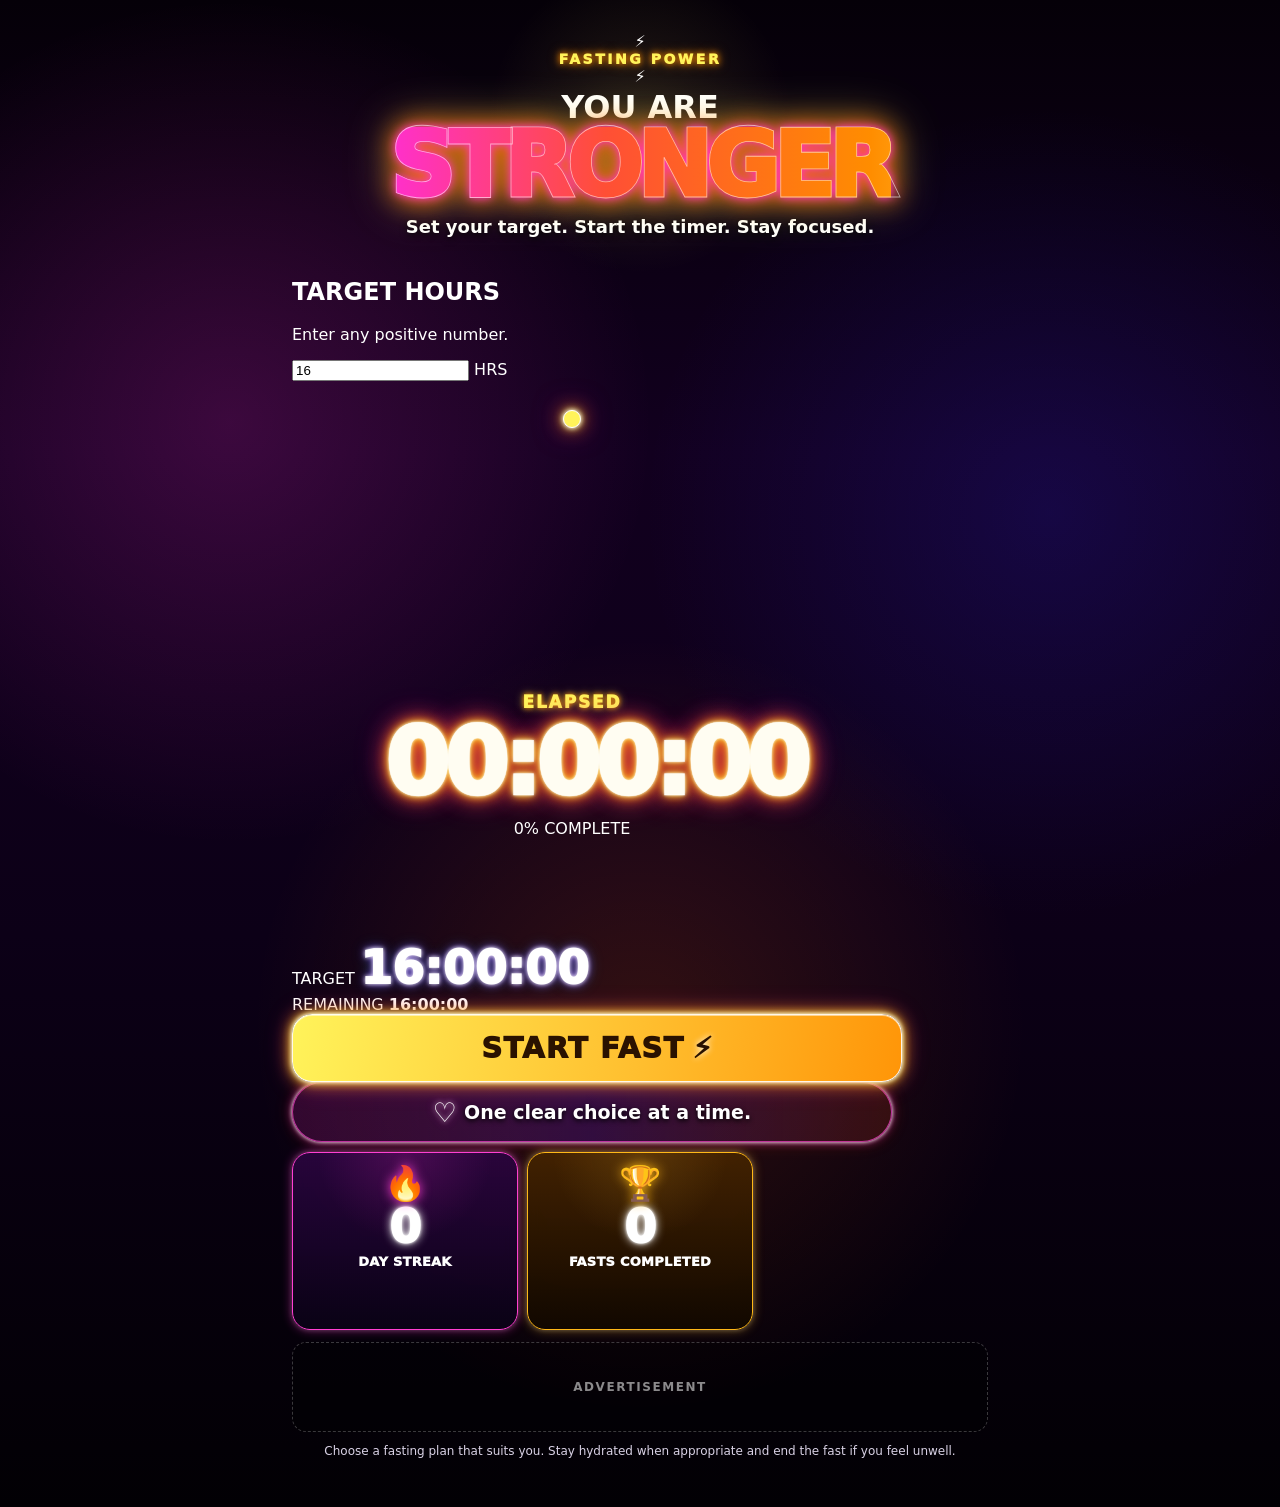
==== commit 497a67ce: "Simplify fasting app for practical mobile use" ====
--- a/index.html
+++ b/index.html
@@ -3,59 +3,58 @@
 <head>
   <meta charset="UTF-8">
   <meta name="viewport" content="width=device-width, initial-scale=1.0, viewport-fit=cover">
-  <meta name="theme-color" content="#07000d">
-  <meta name="description" content="A bright neon fasting timer with progress, motivation, streaks and simple controls.">
+  <meta name="theme-color" content="#07030d">
+  <meta name="description" content="A simple, bright fasting timer with custom target hours, progress, motivation and streak tracking.">
   <title>Fasting Power Timer</title>
   <link rel="stylesheet" href="styles.css">
 </head>
 <body id="app-body">
-  <div id="background-image" aria-hidden="true"></div>
-  <div id="background-overlay" aria-hidden="true"></div>
-  <div id="energy-field" aria-hidden="true"></div>
-  <div id="spark-layer" aria-hidden="true"></div>
-  <div id="ember-layer" aria-hidden="true"></div>
-  <div id="lightning-field" aria-hidden="true">
-    <span id="lightning-left-one"></span>
-    <span id="lightning-left-two"></span>
-    <span id="lightning-right-one"></span>
-    <span id="lightning-right-two"></span>
-  </div>
+  <div id="ambient-bg" aria-hidden="true"></div>
+  <div id="spark-bg" aria-hidden="true"></div>
 
   <main id="app-shell">
     <header id="app-header">
-      <p id="app-kicker"><span id="kicker-bolt-left" aria-hidden="true">⚡</span> FASTING POWER <span id="kicker-bolt-right" aria-hidden="true">⚡</span></p>
-      <h1 id="app-title"><span id="title-first-line">YOU ARE</span><span id="title-accent">STRONGER</span></h1>
-      <p id="app-subtitle">Every minute of your plan builds <span id="discipline-word">discipline</span>, <span id="clarity-word">clarity</span>, and <span id="momentum-word">momentum</span>.</p>
+      <div id="brand-row">
+        <span id="brand-bolt-left" aria-hidden="true">⚡</span>
+        <p id="app-kicker">FASTING POWER</p>
+        <span id="brand-bolt-right" aria-hidden="true">⚡</span>
+      </div>
+      <h1 id="app-title">YOU ARE <span id="title-accent">STRONGER</span></h1>
+      <p id="app-subtitle">Set your target. Start the timer. Stay focused.</p>
     </header>
 
-    <section id="timer-section" aria-labelledby="timer-heading">
+    <section id="target-card" aria-labelledby="target-heading">
+      <div id="target-row">
+        <div id="target-copy">
+          <h2 id="target-heading">TARGET HOURS</h2>
+          <p id="target-helper">Enter any positive number.</p>
+        </div>
+        <div id="target-input-wrap">
+          <input id="goal-input" type="number" inputmode="decimal" min="0.01" step="any" value="16" aria-label="Fasting target in hours">
+          <span id="target-unit">HRS</span>
+        </div>
+      </div>
+      <p id="target-note" hidden></p>
+    </section>
+
+    <section id="timer-card" aria-labelledby="timer-heading">
       <h2 id="timer-heading" class="visually-hidden">Fasting timer</h2>
 
       <div id="timer-ring-wrap">
-        <div id="outer-aura" aria-hidden="true"></div>
-        <div id="ring-energy" aria-hidden="true"></div>
-        <div id="ring-ticks" aria-hidden="true"></div>
-        <div id="inner-aura" aria-hidden="true"></div>
+        <div id="ring-aura" aria-hidden="true"></div>
         <div id="ring-orbit" aria-hidden="true"><span id="ring-flare"></span></div>
 
         <svg id="timer-ring" viewBox="0 0 320 320" role="img" aria-label="Fasting progress ring">
           <defs>
             <linearGradient id="ring-gradient" x1="0" y1="0" x2="1" y2="1">
-              <stop offset="0%" stop-color="#00d9ff"></stop>
-              <stop offset="18%" stop-color="#7a43ff"></stop>
-              <stop offset="38%" stop-color="#ff2bd6"></stop>
-              <stop offset="58%" stop-color="#ff3d23"></stop>
-              <stop offset="78%" stop-color="#ff9d00"></stop>
-              <stop offset="100%" stop-color="#fff04a"></stop>
+              <stop offset="0%" stop-color="#22e8ff"></stop>
+              <stop offset="28%" stop-color="#7c43ff"></stop>
+              <stop offset="52%" stop-color="#ff2fce"></stop>
+              <stop offset="76%" stop-color="#ff7a00"></stop>
+              <stop offset="100%" stop-color="#fff35a"></stop>
             </linearGradient>
-            <linearGradient id="track-gradient" x1="0" y1="0" x2="1" y2="1">
-              <stop offset="0%" stop-color="#2de7ff" stop-opacity="0.36"></stop>
-              <stop offset="35%" stop-color="#9c4dff" stop-opacity="0.30"></stop>
-              <stop offset="68%" stop-color="#ff2fbb" stop-opacity="0.30"></stop>
-              <stop offset="100%" stop-color="#ffb400" stop-opacity="0.36"></stop>
-            </linearGradient>
-            <filter id="ring-glow" x="-70%" y="-70%" width="240%" height="240%">
-              <feGaussianBlur stdDeviation="5" result="blur"></feGaussianBlur>
+            <filter id="ring-glow" x="-50%" y="-50%" width="200%" height="200%">
+              <feGaussianBlur stdDeviation="4" result="blur"></feGaussianBlur>
               <feMerge>
                 <feMergeNode in="blur"></feMergeNode>
                 <feMergeNode in="SourceGraphic"></feMergeNode>
@@ -64,37 +63,37 @@
           </defs>
           <circle id="timer-track" cx="160" cy="160" r="132"></circle>
           <circle id="timer-progress" cx="160" cy="160" r="132"></circle>
-          <circle id="timer-highlight" cx="160" cy="160" r="146"></circle>
         </svg>
 
         <div id="timer-center">
-          <div id="elapsed-divider" aria-hidden="true"><span id="elapsed-divider-left"></span><span id="elapsed-divider-dot"></span><span id="elapsed-divider-right"></span></div>
-          <p id="timer-label">ELAPSED TIME</p>
+          <p id="timer-label">ELAPSED</p>
           <div id="timer-value" aria-live="polite">00:00:00</div>
-          <p id="target-label">TARGET TIME</p>
-          <p id="goal-hours-text">16:00:00</p>
-          <p id="progress-text">READY WHEN YOU ARE</p>
+          <div id="progress-pill"><span id="progress-value">0%</span> COMPLETE</div>
         </div>
       </div>
 
-      <div id="motivation-strip" aria-live="polite">
-        <span id="motivation-icon" aria-hidden="true">♡</span>
-        <p id="motivation-text">One more moment — you are doing incredible work.</p>
+      <div id="timer-meta">
+        <div id="target-summary">
+          <span id="target-summary-label">TARGET</span>
+          <strong id="goal-hours-text">16:00:00</strong>
+        </div>
+        <div id="remaining-summary">
+          <span id="remaining-summary-label">REMAINING</span>
+          <strong id="remaining-value">16:00:00</strong>
+        </div>
       </div>
+    </section>
 
+    <section id="action-card" aria-label="Fasting controls">
       <button id="main-action-button" type="button">
         <span id="main-action-text">START FAST</span>
         <span id="main-action-icon" aria-hidden="true">⚡</span>
       </button>
+      <button id="end-button" type="button" hidden>END FAST</button>
 
-      <div id="secondary-actions">
-        <button id="pause-button" type="button" disabled><span id="pause-icon" aria-hidden="true">Ⅱ</span> PAUSE</button>
-        <button id="end-button" type="button" disabled><span id="end-icon" aria-hidden="true">■</span> END FAST</button>
-      </div>
-
-      <div id="goal-row">
-        <label id="goal-select-label" for="goal-select">FASTING TARGET (HOURS)</label>
-        <input id="goal-select" type="number" inputmode="decimal" min="0.01" step="any" value="16" placeholder="16" aria-label="Custom fasting target in hours">
+      <div id="motivation-strip" aria-live="polite">
+        <span id="motivation-icon" aria-hidden="true">♡</span>
+        <p id="motivation-text">One clear choice at a time.</p>
       </div>
     </section>
 
@@ -103,48 +102,32 @@
         <span id="streak-icon" aria-hidden="true">🔥</span>
         <strong id="streak-value">0</strong>
         <span id="streak-label">DAY STREAK</span>
-        <small id="streak-copy">Keep the fire alive!</small>
-        <div id="streak-bar" aria-hidden="true"><span id="streak-bar-fill"></span></div>
-      </article>
-
-      <article id="quote-card">
-        <span id="quote-icon" aria-hidden="true">❝</span>
-        <p id="quote-text">Discipline today leads to freedom tomorrow.</p>
-        <span id="quote-heart" aria-hidden="true">♥</span>
       </article>
 
       <article id="completed-card">
         <span id="completed-icon" aria-hidden="true">🏆</span>
         <strong id="completed-value">0</strong>
         <span id="completed-label">FASTS COMPLETED</span>
-        <small id="completed-copy">Build your momentum.</small>
-        <div id="completed-bar" aria-hidden="true"><span id="completed-bar-fill"></span></div>
       </article>
     </section>
-
-    <div id="bottom-power-line">
-      <span id="bottom-power-icon" aria-hidden="true">⚡</span>
-      <p id="bottom-power-text"><span id="power-cyan">Fasting is power.</span> You are <span id="power-yellow">becoming unstoppable.</span></p>
-    </div>
 
     <aside id="ad-slot" aria-label="Advertisement space">
       <span id="ad-label">ADVERTISEMENT</span>
     </aside>
 
     <footer id="app-footer">
-      <p id="footer-text">Choose a fasting plan that suits you, stay hydrated when appropriate, and end the fast if you feel unwell.</p>
+      <p id="footer-text">Choose a fasting plan that suits you. Stay hydrated when appropriate and end the fast if you feel unwell.</p>
     </footer>
   </main>
 
   <div id="completion-modal" role="dialog" aria-modal="true" aria-labelledby="completion-title" hidden>
     <div id="modal-backdrop"></div>
     <div id="modal-card">
-      <div id="modal-glow" aria-hidden="true"></div>
       <div id="modal-icon" aria-hidden="true">🏆</div>
       <p id="modal-kicker">TARGET COMPLETE</p>
       <h2 id="completion-title">You did it.</h2>
-      <p id="completion-copy">You stayed with the goal you chose. Save the win and reset when you are ready.</p>
-      <button id="modal-close-button" type="button">SAVE THE WIN ⚡</button>
+      <p id="completion-copy">You completed the target you chose.</p>
+      <button id="modal-close-button" type="button">DONE</button>
     </div>
   </div>
 
--- a/styles.css
+++ b/styles.css
@@ -1,779 +1,212 @@
 :root {
-  --yellow: #fff35a;
-  --gold: #ffbf2f;
-  --orange: #ff7800;
-  --red: #ff3b2e;
-  --pink: #ff2fce;
-  --purple: #7f3cff;
-  --cyan: #23e8ff;
-  --blue: #1676ff;
-  --white: #ffffff;
-  --soft: #eee8ff;
-  --line: rgba(255,255,255,.16);
-  --panel: rgba(5,2,16,.78);
-  --s1: 4px;
-  --s2: 8px;
-  --s3: 12px;
-  --s4: 16px;
-  --s5: 24px;
-  --r1: 14px;
-  --r2: 20px;
-  --r3: 28px;
+  --yellow:#fff35a;
+  --gold:#ffbf2f;
+  --orange:#ff7800;
+  --red:#ff3b2e;
+  --pink:#ff2fce;
+  --purple:#7f3cff;
+  --cyan:#23e8ff;
+  --blue:#1676ff;
+  --white:#fff;
+  --soft:#eee8ff;
+  --line:rgba(255,255,255,.16);
+  --panel:rgba(5,2,16,.78);
 }
 
-* { box-sizing: border-box; }
-
-html,
-body {
-  width: 100%;
-  max-width: 100%;
-  min-width: 320px;
-  margin: 0;
-  overflow-x: hidden;
-  background: #030006;
+*{box-sizing:border-box}
+html,body{width:100%;max-width:100%;min-width:320px;margin:0;overflow-x:hidden;background:#030006}
+#app-body{position:relative;isolation:isolate;min-height:100vh;overflow-x:clip;color:var(--white);font-family:Inter,ui-sans-serif,system-ui,-apple-system,BlinkMacSystemFont,"Segoe UI",sans-serif;background:radial-gradient(circle at 50% 8%,rgba(255,243,90,.12),transparent 10%),radial-gradient(circle at 18% 28%,rgba(255,47,206,.18),transparent 28%),radial-gradient(circle at 82% 34%,rgba(46,43,255,.17),transparent 28%),radial-gradient(circle at 50% 68%,rgba(255,100,0,.16),transparent 32%),linear-gradient(180deg,#050008 0%,#12001f 30%,#0c0017 62%,#020004 100%)}
+
+#background-image,#background-overlay,#energy-field,#spark-layer,#ember-layer,#lightning-field{position:fixed;inset:0;pointer-events:none;overflow:hidden}
+#background-image{z-index:0;background:radial-gradient(circle at 50% 17%,rgba(255,236,70,.18),transparent 8%),radial-gradient(circle at 50% 38%,rgba(255,83,0,.13),transparent 25%),radial-gradient(circle at 50% 74%,rgba(255,47,206,.12),transparent 35%);animation:bgBreath 8s ease-in-out infinite alternate}
+#background-overlay{z-index:1;background:linear-gradient(90deg,rgba(0,0,0,.46),transparent 20%,transparent 80%,rgba(0,0,0,.46)),linear-gradient(180deg,transparent 40%,rgba(0,0,0,.24) 78%,rgba(0,0,0,.62))}
+#energy-field{z-index:2;inset:-6%;opacity:.72;background:conic-gradient(from 20deg at 50% 44%,transparent 0 10%,rgba(255,47,206,.14) 14%,transparent 18% 34%,rgba(82,45,255,.15) 39%,transparent 44% 59%,rgba(255,83,0,.17) 64%,transparent 70% 85%,rgba(255,224,59,.13) 90%,transparent 95%);filter:blur(24px);animation:energySpin 24s linear infinite}
+#spark-layer{z-index:3;opacity:.72;background-image:radial-gradient(circle,#fff35a 0 1px,transparent 2px),radial-gradient(circle,#ff2fce 0 1px,transparent 2px),radial-gradient(circle,#23e8ff 0 1px,transparent 2px),radial-gradient(circle,#ff6e1b 0 1px,transparent 2px),radial-gradient(circle,#fff 0 .8px,transparent 1.8px);background-size:96px 131px,139px 173px,181px 223px,227px 281px,307px 341px;animation:sparkFall 18s linear infinite}
+#ember-layer{z-index:4;opacity:.55;background:radial-gradient(ellipse at 50% 100%,rgba(255,67,0,.30),transparent 37%),linear-gradient(111deg,transparent 0 49%,rgba(255,112,0,.10) 49.3%,transparent 49.7%),linear-gradient(69deg,transparent 0 49%,rgba(255,43,202,.08) 49.3%,transparent 49.7%);animation:emberBreath 5s ease-in-out infinite alternate}
+#lightning-field{z-index:5}
+#lightning-left-one,#lightning-left-two,#lightning-right-one,#lightning-right-two{position:absolute;width:2px;border-radius:999px;opacity:.16;background:linear-gradient(180deg,transparent,#fff 8%,currentColor 28%,#fff 52%,currentColor 72%,transparent);box-shadow:0 0 4px #fff,0 0 10px currentColor,0 0 18px currentColor;transform-origin:center}
+#lightning-left-one{left:2%;top:24%;height:24%;color:#6a45ff;transform:rotate(-13deg) skewY(-20deg);animation:flash 4.4s ease-in-out infinite}
+#lightning-left-two{left:5%;top:52%;height:16%;color:#ff2fce;transform:rotate(16deg) skewY(18deg);animation:flash 5.1s 1.4s ease-in-out infinite}
+#lightning-right-one{right:2%;top:23%;height:24%;color:#ff2fce;transform:rotate(13deg) skewY(20deg);animation:flash 4.8s .8s ease-in-out infinite}
+#lightning-right-two{right:5%;top:52%;height:16%;color:#ff6a20;transform:rotate(-16deg) skewY(-18deg);animation:flash 5.4s 2.1s ease-in-out infinite}
+
+#app-shell{position:relative;z-index:10;width:min(100%,720px);margin:0 auto;padding:max(6px,env(safe-area-inset-top)) 7px max(36px,env(safe-area-inset-bottom));overflow:visible}
+#app-header{display:grid;justify-items:center;gap:3px;width:100%;padding:4px 2px 6px;text-align:center}
+#app-kicker{margin:0;color:var(--yellow);font-size:10px;font-weight:1000;letter-spacing:.13em;white-space:nowrap;text-shadow:0 0 6px #ff8d00,0 0 12px rgba(255,141,0,.65)}
+#kicker-bolt-left,#kicker-bolt-right{display:inline-block;color:#fff;filter:drop-shadow(0 0 5px #ff9d00);animation:boltPulse 2.4s ease-in-out infinite}
+#app-title{display:grid;justify-items:center;width:100%;margin:0;line-height:.87;text-transform:uppercase}
+#title-first-line{display:block;max-width:100%;color:#fff;font-size:clamp(29px,9.2vw,54px);font-weight:1000;letter-spacing:-.05em;white-space:nowrap;text-shadow:0 0 6px #fff,0 0 15px rgba(255,47,206,.55),0 6px 14px rgba(0,0,0,.68)}
+#title-accent{display:block;max-width:100%;margin-top:2px;color:transparent;font-size:clamp(34px,10.5vw,64px);font-weight:1000;letter-spacing:-.07em;white-space:nowrap;background:linear-gradient(90deg,#ff2fce 0%,#ff4f35 18%,#ff8d00 40%,#fff35a 58%,#ff8d00 76%,#ff2fce 100%);background-size:240% 100%;-webkit-background-clip:text;background-clip:text;-webkit-text-stroke:.8px rgba(255,255,255,.58);filter:drop-shadow(0 0 5px #ff2fce) drop-shadow(0 0 12px #ff6a00) drop-shadow(0 0 20px rgba(255,243,90,.42));animation:titleFlow 5s linear infinite}
+#app-subtitle{width:min(100%,330px);margin:1px 0 0;color:#fff;font-size:12px;line-height:1.28;font-weight:760;text-wrap:balance;text-shadow:0 2px 7px #000}
+#discipline-word{color:var(--yellow);text-shadow:0 0 8px rgba(255,243,90,.68)}
+#clarity-word{color:var(--cyan);text-shadow:0 0 8px rgba(35,232,255,.68)}
+#momentum-word{color:#ff79e4;text-shadow:0 0 8px rgba(255,47,206,.68)}
+
+#timer-section{display:flex;flex-direction:column;align-items:center;gap:6px;width:100%;padding:0 0 10px}
+#timer-ring-wrap{position:relative;display:grid;place-items:center;width:min(76vw,282px);aspect-ratio:1;isolation:isolate}
+#outer-aura{position:absolute;inset:5%;border-radius:50%;background:conic-gradient(from 0deg,rgba(35,232,255,.45),rgba(127,60,255,.54),rgba(255,47,206,.60),rgba(255,59,46,.62),rgba(255,191,47,.66),rgba(35,232,255,.45));opacity:.66;filter:blur(11px) saturate(1.45);animation:auraPulse 3s ease-in-out infinite alternate,slowSpin 18s linear infinite}
+#ring-energy{position:absolute;inset:9%;border-radius:50%;padding:5px;background:conic-gradient(from 90deg,#23e8ff,#7343ff,#ff2fce,#ff3b2e,#ff9700,#fff35a,#ff7200,#ff2fce,#23e8ff);-webkit-mask:linear-gradient(#000 0 0) content-box,linear-gradient(#000 0 0);-webkit-mask-composite:xor;mask-composite:exclude;box-shadow:0 0 12px rgba(255,47,206,.40),0 0 22px rgba(255,112,0,.32);animation:ringSpin 11s linear infinite}
+#ring-ticks{position:absolute;inset:13%;border-radius:50%;background:repeating-conic-gradient(from 0deg,rgba(255,255,255,.42) 0 .7deg,transparent .7deg 4deg);-webkit-mask:radial-gradient(circle,transparent 0 84%,#000 85% 100%);mask:radial-gradient(circle,transparent 0 84%,#000 85% 100%);opacity:.22;animation:tickSpin 34s linear infinite reverse}
+#inner-aura{position:absolute;inset:17%;border-radius:50%;background:radial-gradient(circle at 50% 25%,rgba(255,114,0,.10),transparent 30%),radial-gradient(circle at 50% 76%,rgba(255,47,206,.10),transparent 44%),radial-gradient(circle,rgba(14,2,29,.94),rgba(2,0,8,.99) 73%);box-shadow:inset 0 0 40px rgba(255,55,0,.11),inset 0 0 70px rgba(83,35,255,.10),0 0 15px rgba(255,82,0,.20)}
+#ring-orbit{position:absolute;inset:7%;border-radius:50%;animation:orbitSpin 7.5s linear infinite}
+#ring-flare{position:absolute;top:-4px;left:50%;width:12px;height:12px;border:1.5px solid #fff;border-radius:50%;background:var(--yellow);box-shadow:0 0 5px #fff,0 0 10px var(--yellow),0 0 20px #ff7a00,0 0 30px rgba(255,47,206,.50);transform:translateX(-50%)}
+#timer-ring{position:absolute;inset:0;width:100%;height:100%;overflow:visible;transform:rotate(-90deg);filter:drop-shadow(0 0 3px #fff) drop-shadow(0 0 8px rgba(255,120,0,.72)) drop-shadow(0 0 16px rgba(255,47,206,.42))}
+#timer-track,#timer-progress,#timer-highlight{fill:none;transform-origin:center}
+#timer-track{stroke:url(#track-gradient);stroke-width:14;opacity:.76}
+#timer-progress{stroke:url(#ring-gradient);stroke-width:17;stroke-linecap:round;stroke-dasharray:829.38;stroke-dashoffset:829.38;filter:url(#ring-glow);transition:stroke-dashoffset .7s ease}
+#timer-highlight{stroke:rgba(255,255,255,.58);stroke-width:1.3;stroke-dasharray:54 862;stroke-linecap:round;animation:highlightSpin 4.2s linear infinite}
+#timer-center{position:relative;z-index:2;width:68%;max-width:190px;text-align:center}
+#elapsed-divider{display:grid;grid-template-columns:1fr 4px 1fr;align-items:center;gap:5px;width:52%;margin:0 auto 4px}
+#elapsed-divider-left,#elapsed-divider-right{height:1.5px;background:linear-gradient(90deg,transparent,var(--gold));box-shadow:0 0 5px rgba(255,191,47,.62)}
+#elapsed-divider-right{transform:scaleX(-1)}
+#elapsed-divider-dot{width:4px;height:4px;border-radius:50%;background:var(--yellow);box-shadow:0 0 6px var(--yellow)}
+#timer-label{margin:0;color:var(--yellow);font-size:10px;font-weight:1000;letter-spacing:.11em;text-shadow:0 0 5px #ff9200,0 0 10px rgba(255,243,90,.58)}
+#timer-value{margin:5px 0 6px;color:#fffdf2;font-variant-numeric:tabular-nums;font-size:clamp(34px,10.5vw,42px);line-height:.92;font-weight:1000;letter-spacing:-.05em;white-space:nowrap;-webkit-text-stroke:.5px rgba(255,255,255,.76);text-shadow:0 0 3px #fff,0 0 7px #fff35a,0 0 14px #ff8d00,0 0 24px #ff3b2e,0 0 34px rgba(255,47,206,.42);animation:timerPulse 2.3s ease-in-out infinite alternate}
+#target-label{margin:0;color:#ff79e4;font-size:9px;font-weight:1000;letter-spacing:.11em;text-shadow:0 0 5px #ff2fce,0 0 10px rgba(255,47,206,.58)}
+#goal-hours-text{margin:3px 0 0;color:#fff;font-size:20px;font-weight:1000;font-variant-numeric:tabular-nums;white-space:nowrap;text-shadow:0 0 4px #fff,0 0 9px rgba(127,60,255,.76),0 0 16px rgba(35,232,255,.26)}
+#progress-text{margin:4px 0 0;color:var(--cyan);font-size:9px;font-weight:1000;letter-spacing:.06em;text-shadow:0 0 5px var(--cyan),0 0 10px rgba(35,232,255,.38)}
+
+#motivation-strip{display:flex;align-items:center;justify-content:center;gap:7px;width:min(100%,360px);min-height:40px;padding:6px 10px;border:1.5px solid rgba(255,70,210,.68);border-radius:999px;background:linear-gradient(90deg,rgba(255,47,206,.16),rgba(57,15,86,.68) 50%,rgba(255,78,25,.14));box-shadow:0 0 4px #fff,0 0 10px rgba(255,47,206,.58),0 0 18px rgba(255,82,0,.22);animation:stripPulse 3.6s ease-in-out infinite alternate}
+#motivation-icon{flex:0 0 auto;color:#fff;font-size:19px;text-shadow:0 0 5px #fff,0 0 10px #ff2fce}
+#motivation-text{margin:0;color:#fff;font-size:12px;line-height:1.22;font-weight:800;text-align:center;text-shadow:0 2px 5px #000}
+
+#main-action-button,#pause-button,#end-button,#modal-close-button{border:0;font:inherit;font-weight:1000;cursor:pointer;transition:transform .18s ease,filter .18s ease,opacity .18s ease}
+#main-action-button{position:relative;display:flex;align-items:center;justify-content:center;gap:8px;width:min(100%,360px);min-height:46px;overflow:hidden;border:1.5px solid rgba(255,255,255,.90);border-radius:14px;color:#2a1200;background:linear-gradient(100deg,#fff35a 0%,#ffbf2f 26%,#ff8d00 50%,#fff35a 77%,#ffbf2f 100%);background-size:220% 100%;box-shadow:0 0 4px #fff,0 0 10px #fff35a,0 0 18px #ff8d00,0 0 28px rgba(255,47,206,.30),inset 0 1px 0 rgba(255,255,255,.52);animation:actionFlow 4.2s linear infinite,buttonPulse 2.8s ease-in-out infinite alternate}
+#main-action-button::before{content:"";position:absolute;top:-110%;left:-35%;width:24%;height:320%;transform:rotate(22deg);background:linear-gradient(90deg,transparent,rgba(255,255,255,.92),transparent);animation:buttonShine 3s ease-in-out infinite}
+#main-action-text,#main-action-icon{position:relative;z-index:1}
+#main-action-text{font-size:16px;letter-spacing:.04em}
+#main-action-icon{font-size:20px;filter:drop-shadow(0 0 3px #fff)}
+#secondary-actions{display:grid;grid-template-columns:1fr 1fr;gap:7px;width:min(100%,360px)}
+#pause-button,#end-button{min-width:0;min-height:40px;border:1.5px solid currentColor;border-radius:13px;color:#fff;font-size:12px;letter-spacing:.03em}
+#pause-button{color:#67dcff;background:linear-gradient(180deg,rgba(17,70,179,.88),rgba(3,18,70,.94));box-shadow:0 0 4px #fff,0 0 10px #1676ff,0 0 18px rgba(35,232,255,.32)}
+#end-button{color:#fff;background:linear-gradient(180deg,rgba(198,14,58,.88),rgba(72,4,29,.95));box-shadow:0 0 4px #fff,0 0 10px #ff234f,0 0 18px rgba(255,49,83,.30)}
+#pause-icon{color:var(--cyan);text-shadow:0 0 6px var(--cyan)}
+#end-icon{color:#fff;text-shadow:0 0 6px #ff3152}
+#main-action-button:hover,#pause-button:hover,#end-button:hover,#modal-close-button:hover{transform:translateY(-1px);filter:brightness(1.06) saturate(1.06)}
+#main-action-button:active,#pause-button:active,#end-button:active,#modal-close-button:active{transform:scale(.985)}
+#main-action-button:disabled,#pause-button:disabled,#end-button:disabled{opacity:.52;cursor:not-allowed;transform:none}
+
+#goal-row{display:grid;grid-template-columns:1fr 94px;align-items:center;gap:7px;width:min(100%,360px);min-height:40px;padding:6px 8px;border:1px solid rgba(255,255,255,.13);border-radius:12px;background:rgba(5,2,14,.72)}
+#goal-select-label{color:#fff;font-size:9px;font-weight:1000;letter-spacing:.04em;line-height:1.15}
+#goal-select{width:100%;min-width:0;min-height:32px;padding:0 7px;border:1px solid rgba(255,255,255,.62);border-radius:10px;outline:none;color:#231000;background:linear-gradient(135deg,#fff27a,#ffbf2f,#ff7b00);font:inherit;font-size:12px;font-weight:1000;box-shadow:0 0 8px rgba(255,191,47,.26)}
+#goal-select:focus-visible{box-shadow:0 0 0 2px rgba(35,232,255,.28),0 0 10px rgba(255,191,47,.34)}
+#goal-select:disabled{opacity:.68;cursor:not-allowed}
+
+#stats-section{display:grid;grid-template-columns:repeat(3,minmax(0,1fr));gap:6px;width:100%;margin-top:10px}
+#streak-card,#quote-card,#completed-card{position:relative;min-width:0;min-height:145px;padding:10px 4px;overflow:hidden;border:1.5px solid currentColor;border-radius:14px;text-align:center;backdrop-filter:blur(8px)}
+#streak-card{color:#ff3fd2;background:radial-gradient(circle at 50% 0%,rgba(255,47,206,.16),transparent 42%),linear-gradient(180deg,rgba(44,5,66,.88),rgba(10,2,22,.95));box-shadow:0 0 5px rgba(255,255,255,.22),0 0 11px rgba(255,47,206,.44);animation:pinkCard 4s ease-in-out infinite alternate}
+#quote-card{color:#28ddff;background:radial-gradient(circle at 50% 0%,rgba(35,232,255,.13),transparent 42%),linear-gradient(180deg,rgba(2,42,76,.90),rgba(1,9,27,.96));box-shadow:0 0 5px rgba(255,255,255,.22),0 0 11px rgba(35,232,255,.40);animation:cyanCard 4.5s .6s ease-in-out infinite alternate}
+#completed-card{color:#ffb817;background:radial-gradient(circle at 50% 0%,rgba(255,191,47,.14),transparent 42%),linear-gradient(180deg,rgba(70,37,0,.90),rgba(18,8,0,.96));box-shadow:0 0 5px rgba(255,255,255,.22),0 0 11px rgba(255,191,47,.42);animation:goldCard 4.2s 1s ease-in-out infinite alternate}
+#streak-icon,#quote-icon,#completed-icon{display:block;margin-bottom:4px;font-size:21px;line-height:1;filter:drop-shadow(0 0 6px currentColor)}
+#streak-value,#completed-value{display:block;color:#fff;font-size:28px;line-height:1;font-weight:1000;text-shadow:0 0 3px #fff,0 0 10px currentColor}
+#streak-label,#completed-label{display:block;margin-top:5px;color:#fff;font-size:9px;font-weight:1000;line-height:1.1;letter-spacing:.02em}
+#streak-copy,#completed-copy{display:block;margin-top:3px;color:currentColor;font-size:9px;font-weight:800;line-height:1.15}
+#quote-text{margin:0;color:#fff;font-size:10px;line-height:1.3;font-weight:800}
+#quote-heart{display:block;margin-top:7px;color:var(--cyan);font-size:20px;text-shadow:0 0 5px #fff,0 0 10px var(--cyan)}
+#streak-bar,#completed-bar{width:100%;height:6px;margin-top:8px;overflow:hidden;border:1px solid currentColor;border-radius:999px;background:rgba(255,255,255,.08);box-shadow:0 0 4px currentColor}
+#streak-bar-fill,#completed-bar-fill{display:block;width:0%;height:100%;border-radius:inherit;transition:width .45s ease}
+#streak-bar-fill{background:linear-gradient(90deg,#ff2fce,#ff79e4,#fff35a)}
+#completed-bar-fill{background:linear-gradient(90deg,#fff35a,#ff9d00,#ff512f)}
+
+#bottom-power-line{display:flex;align-items:center;justify-content:center;gap:7px;width:100%;margin-top:9px;padding:9px 10px;border:1.5px solid var(--cyan);border-radius:14px;background:linear-gradient(90deg,rgba(0,75,112,.48),rgba(29,4,61,.70),rgba(84,35,0,.42));box-shadow:0 0 4px #fff,0 0 10px rgba(35,232,255,.40)}
+#bottom-power-icon{flex:0 0 auto;color:var(--cyan);font-size:18px;text-shadow:0 0 5px #fff,0 0 10px var(--cyan)}
+#bottom-power-text{margin:0;color:#fff;font-size:11px;line-height:1.3;font-weight:800;text-align:center}
+#power-cyan{color:var(--cyan);text-shadow:0 0 6px rgba(35,232,255,.62)}
+#power-yellow{color:var(--yellow);text-shadow:0 0 6px rgba(255,243,90,.62)}
+
+#ad-slot{display:grid;min-height:90px;place-items:center;width:100%;margin-top:12px;border:1px dashed rgba(255,255,255,.22);border-radius:14px;background:rgba(0,0,0,.28)}
+#ad-label{color:rgba(255,255,255,.54);font-size:12px;font-weight:800;letter-spacing:.13em}
+#app-footer{padding:11px 8px 0;text-align:center}
+#footer-text{margin:0;color:#d9d1e5;font-size:12px;line-height:1.45}
+
+#completion-modal[hidden]{display:none}
+#completion-modal{position:fixed;inset:0;z-index:100;display:grid;place-items:center;padding:14px}
+#modal-backdrop{position:absolute;inset:0;background:rgba(0,0,0,.80);backdrop-filter:blur(10px)}
+#modal-card{position:relative;width:min(100%,470px);overflow:hidden;padding:24px 18px;border:2px solid rgba(255,243,90,.68);border-radius:20px;background:linear-gradient(180deg,rgba(28,5,43,.98),rgba(6,2,13,.99));box-shadow:0 0 7px #fff,0 0 20px rgba(255,47,206,.34),0 0 34px rgba(255,125,0,.22);text-align:center}
+#modal-glow{position:absolute;inset:auto 8% -40% 8%;height:150px;border-radius:50%;background:radial-gradient(circle,rgba(255,243,90,.34),rgba(255,47,206,.16) 42%,transparent 72%);filter:blur(20px)}
+#modal-icon{position:relative;font-size:42px}
+#modal-kicker{position:relative;margin:10px 0 7px;color:var(--yellow);font-size:12px;font-weight:1000;letter-spacing:.10em}
+#completion-title{position:relative;margin:0;color:#fff;font-size:27px;font-weight:1000}
+#completion-copy{position:relative;margin:10px 0 18px;color:#ede6f6;font-size:14px;line-height:1.45}
+#modal-close-button{position:relative;width:100%;min-height:46px;border-radius:13px;color:#271000;background:linear-gradient(100deg,#fff35a,#ffbf2f,#ff7600);box-shadow:0 0 12px rgba(255,191,47,.48)}
+
+.visually-hidden{position:absolute;width:1px;height:1px;padding:0;margin:-1px;overflow:hidden;clip:rect(0,0,0,0);white-space:nowrap;border:0}
+
+@keyframes bgBreath{from{transform:scale(1);opacity:.76}to{transform:scale(1.035);opacity:1}}
+@keyframes energySpin{to{transform:rotate(360deg)}}
+@keyframes sparkFall{from{background-position:0 0,43px 65px,17px 91px,101px 39px,67px 123px}to{background-position:0 -180px,43px -108px,17px -132px,101px -220px,67px -194px}}
+@keyframes emberBreath{from{opacity:.42;transform:scale(1)}to{opacity:.62;transform:scale(1.025)}}
+@keyframes flash{0%,8%,12%,14%,100%{opacity:.06}9%,13%{opacity:.66}10%{opacity:.20}}
+@keyframes boltPulse{0%,100%{transform:scale(1)}50%{transform:scale(1.1)}}
+@keyframes titleFlow{to{background-position:240% 0}}
+@keyframes auraPulse{from{transform:scale(.99);opacity:.58}to{transform:scale(1.012);opacity:.82}}
+@keyframes slowSpin{to{transform:rotate(360deg)}}
+@keyframes ringSpin{to{transform:rotate(360deg)}}
+@keyframes tickSpin{to{transform:rotate(360deg)}}
+@keyframes orbitSpin{to{transform:rotate(360deg)}}
+@keyframes highlightSpin{to{transform:rotate(360deg)}}
+@keyframes timerPulse{from{filter:brightness(1)}to{filter:brightness(1.08)}}
+@keyframes stripPulse{from{box-shadow:0 0 3px #fff,0 0 8px rgba(255,47,206,.44),0 0 14px rgba(255,82,0,.16)}to{box-shadow:0 0 5px #fff,0 0 13px rgba(255,47,206,.68),0 0 21px rgba(255,82,0,.26)}}
+@keyframes actionFlow{to{background-position:220% 0}}
+@keyframes buttonPulse{from{transform:scale(.997)}to{transform:scale(1.006)}}
+@keyframes buttonShine{0%,28%{left:-35%;opacity:0}40%{opacity:.9}62%,100%{left:112%;opacity:0}}
+@keyframes pinkCard{from{box-shadow:0 0 4px rgba(255,255,255,.18),0 0 9px rgba(255,47,206,.32)}to{box-shadow:0 0 6px rgba(255,255,255,.28),0 0 14px rgba(255,47,206,.52)}}
+@keyframes cyanCard{from{box-shadow:0 0 4px rgba(255,255,255,.18),0 0 9px rgba(35,232,255,.28)}to{box-shadow:0 0 6px rgba(255,255,255,.28),0 0 14px rgba(35,232,255,.48)}}
+@keyframes goldCard{from{box-shadow:0 0 4px rgba(255,255,255,.18),0 0 9px rgba(255,191,47,.30)}to{box-shadow:0 0 6px rgba(255,255,255,.28),0 0 14px rgba(255,191,47,.50)}}
+
+@media (min-width:640px){
+  #app-shell{padding:18px 12px 46px}
+  #app-header{gap:8px;padding:14px 6px 18px}
+  #app-kicker{font-size:14px;letter-spacing:.18em}
+  #title-first-line{font-size:clamp(46px,8vw,72px)}
+  #title-accent{font-size:clamp(58px,10vw,90px);margin-top:5px}
+  #app-subtitle{width:min(100%,530px);font-size:18px;line-height:1.42}
+  #timer-section{gap:12px;padding-bottom:18px}
+  #timer-ring-wrap{width:min(100%,560px)}
+  #outer-aura{inset:3.5%;filter:blur(18px) saturate(1.7);opacity:.76}
+  #ring-energy{inset:7.5%;padding:7px}
+  #ring-ticks{inset:12%;opacity:.30}
+  #inner-aura{inset:16%}
+  #ring-orbit{inset:6%}
+  #ring-flare{width:18px;height:18px;top:-5px}
+  #timer-center{width:67%;max-width:390px}
+  #elapsed-divider{width:60%;margin-bottom:7px}
+  #timer-label{font-size:17px}
+  #timer-value{margin:10px 0 13px;font-size:clamp(56px,10vw,92px)}
+  #target-label{font-size:14px}
+  #goal-hours-text{margin-top:6px;font-size:46px}
+  #progress-text{margin-top:9px;font-size:15px}
+  #motivation-strip{width:min(100%,600px);min-height:60px;padding:10px 16px}
+  #motivation-icon{font-size:27px}
+  #motivation-text{font-size:19px;line-height:1.38}
+  #main-action-button{width:min(100%,610px);min-height:68px;border-radius:20px}
+  #main-action-text{font-size:29px}
+  #main-action-icon{font-size:29px}
+  #secondary-actions{width:min(100%,610px);gap:10px}
+  #pause-button,#end-button{min-height:54px;border-radius:18px;font-size:17px}
+  #goal-row{width:min(100%,610px);grid-template-columns:1fr 150px;min-height:auto;padding:11px 13px;border-radius:16px}
+  #goal-select-label{font-size:14px}
+  #goal-select{min-height:42px;font-size:14px;border-radius:13px}
+  #stats-section{gap:9px;margin-top:10px}
+  #streak-card,#quote-card,#completed-card{min-height:178px;padding:13px 8px;border-radius:18px}
+  #streak-icon,#quote-icon,#completed-icon{font-size:34px}
+  #streak-value,#completed-value{font-size:46px}
+  #streak-label,#completed-label{font-size:13px}
+  #streak-copy,#completed-copy{font-size:13px}
+  #quote-text{font-size:15px}
+  #quote-heart{font-size:25px}
+  #bottom-power-line{padding:11px 13px;border-radius:18px}
+  #bottom-power-icon{font-size:24px}
+  #bottom-power-text{font-size:16px}
 }
 
-#app-body {
-  position: relative;
-  isolation: isolate;
-  min-height: 100vh;
-  overflow-x: clip;
-  color: var(--white);
-  font-family: Inter, ui-sans-serif, system-ui, -apple-system, BlinkMacSystemFont, "Segoe UI", sans-serif;
-  background:
-    radial-gradient(circle at 50% 9%, rgba(255,243,90,.12), transparent 10%),
-    radial-gradient(circle at 20% 28%, rgba(255,47,206,.18), transparent 30%),
-    radial-gradient(circle at 82% 34%, rgba(46,43,255,.17), transparent 29%),
-    radial-gradient(circle at 50% 67%, rgba(255,100,0,.16), transparent 34%),
-    linear-gradient(180deg, #050008 0%, #12001f 30%, #0c0017 62%, #020004 100%);
+@media (max-width:359px){
+  #timer-ring-wrap{width:min(74vw,255px)}
+  #title-first-line{font-size:28px}
+  #title-accent{font-size:33px}
+  #app-subtitle{font-size:11px}
+  #timer-value{font-size:32px}
+  #goal-row{grid-template-columns:1fr 88px}
 }
 
-#background-image,
-#background-overlay,
-#energy-field,
-#spark-layer,
-#ember-layer,
-#lightning-field {
-  position: fixed;
-  inset: 0;
-  pointer-events: none;
-  overflow: hidden;
-}
-
-#background-image {
-  z-index: 0;
-  background:
-    radial-gradient(circle at 50% 17%, rgba(255,236,70,.18), transparent 8%),
-    radial-gradient(circle at 50% 38%, rgba(255,83,0,.13), transparent 25%),
-    radial-gradient(circle at 50% 74%, rgba(255,47,206,.12), transparent 35%);
-  animation: bgBreath 7s ease-in-out infinite alternate;
-}
-
-#background-overlay {
-  z-index: 1;
-  background:
-    linear-gradient(90deg, rgba(0,0,0,.48), transparent 20%, transparent 80%, rgba(0,0,0,.48)),
-    linear-gradient(180deg, transparent 40%, rgba(0,0,0,.26) 78%, rgba(0,0,0,.62));
-}
-
-#energy-field {
-  z-index: 2;
-  inset: -8%;
-  opacity: .82;
-  background:
-    conic-gradient(from 20deg at 50% 44%,
-      transparent 0 10%, rgba(255,47,206,.14) 14%, transparent 18% 34%,
-      rgba(82,45,255,.15) 39%, transparent 44% 59%,
-      rgba(255,83,0,.17) 64%, transparent 70% 85%,
-      rgba(255,224,59,.13) 90%, transparent 95%);
-  filter: blur(28px);
-  animation: energySpin 24s linear infinite;
-}
-
-#spark-layer {
-  z-index: 3;
-  opacity: .82;
-  background-image:
-    radial-gradient(circle, #fff35a 0 1px, transparent 2px),
-    radial-gradient(circle, #ff2fce 0 1px, transparent 2px),
-    radial-gradient(circle, #23e8ff 0 1px, transparent 2px),
-    radial-gradient(circle, #ff6e1b 0 1px, transparent 2px),
-    radial-gradient(circle, #fff 0 .8px, transparent 1.8px);
-  background-size: 96px 131px, 139px 173px, 181px 223px, 227px 281px, 307px 341px;
-  animation: sparkFall 18s linear infinite;
-}
-
-#ember-layer {
-  z-index: 4;
-  opacity: .7;
-  background:
-    radial-gradient(ellipse at 50% 100%, rgba(255,67,0,.34), transparent 37%),
-    linear-gradient(111deg, transparent 0 49%, rgba(255,112,0,.12) 49.3%, transparent 49.7%),
-    linear-gradient(69deg, transparent 0 49%, rgba(255,43,202,.10) 49.3%, transparent 49.7%);
-  animation: emberBreath 4.8s ease-in-out infinite alternate;
-}
-
-#lightning-field {
-  z-index: 5;
-}
-
-#lightning-left-one,
-#lightning-left-two,
-#lightning-right-one,
-#lightning-right-two {
-  position: absolute;
-  width: 2px;
-  border-radius: 999px;
-  opacity: .18;
-  background: linear-gradient(180deg, transparent, #fff 8%, currentColor 28%, #fff 52%, currentColor 72%, transparent);
-  box-shadow: 0 0 5px #fff, 0 0 12px currentColor, 0 0 22px currentColor;
-  transform-origin: center;
-}
-
-#lightning-left-one {
-  left: 3.5%; top: 21%; height: 32%; color: #6a45ff;
-  transform: rotate(-13deg) skewY(-20deg);
-  animation: flash 4.4s ease-in-out infinite;
-}
-#lightning-left-two {
-  left: 9%; top: 48%; height: 22%; color: #ff2fce;
-  transform: rotate(16deg) skewY(18deg);
-  animation: flash 5.1s 1.4s ease-in-out infinite;
-}
-#lightning-right-one {
-  right: 3.5%; top: 20%; height: 34%; color: #ff2fce;
-  transform: rotate(13deg) skewY(20deg);
-  animation: flash 4.8s .8s ease-in-out infinite;
-}
-#lightning-right-two {
-  right: 9%; top: 48%; height: 22%; color: #ff6a20;
-  transform: rotate(-16deg) skewY(-18deg);
-  animation: flash 5.4s 2.1s ease-in-out infinite;
-}
-
-#app-shell {
-  position: relative;
-  z-index: 10;
-  width: min(100%, 720px);
-  margin: 0 auto;
-  padding: max(18px, env(safe-area-inset-top)) 10px max(42px, env(safe-area-inset-bottom));
-  overflow: visible;
-}
-
-#app-header {
-  display: grid;
-  justify-items: center;
-  gap: 8px;
-  width: 100%;
-  padding: 14px 6px 18px;
-  text-align: center;
-}
-
-#app-kicker {
-  margin: 0;
-  color: var(--yellow);
-  font-size: clamp(11px, 3.2vw, 14px);
-  font-weight: 1000;
-  letter-spacing: .18em;
-  white-space: nowrap;
-  text-shadow: 0 0 8px #ff8d00, 0 0 18px rgba(255,141,0,.70);
-}
-
-#kicker-bolt-left,
-#kicker-bolt-right {
-  display: inline-block;
-  color: #fff;
-  filter: drop-shadow(0 0 6px #ff9d00);
-  animation: boltPulse 2.3s ease-in-out infinite;
-}
-
-#app-title {
-  display: grid;
-  justify-items: center;
-  width: 100%;
-  margin: 0;
-  line-height: .88;
-  text-transform: uppercase;
-}
-
-#title-first-line {
-  display: block;
-  max-width: 100%;
-  color: #fff;
-  font-size: clamp(38px, 11.5vw, 72px);
-  font-weight: 1000;
-  letter-spacing: -.055em;
-  white-space: nowrap;
-  text-shadow: 0 0 8px #fff, 0 0 20px rgba(255,47,206,.62), 0 8px 18px rgba(0,0,0,.68);
-}
-
-#title-accent {
-  display: block;
-  max-width: 100%;
-  margin-top: 5px;
-  color: transparent;
-  font-size: clamp(44px, 12.6vw, 90px);
-  font-weight: 1000;
-  letter-spacing: -.07em;
-  white-space: nowrap;
-  background: linear-gradient(90deg, #ff2fce 0%, #ff4f35 18%, #ff8d00 40%, #fff35a 58%, #ff8d00 76%, #ff2fce 100%);
-  background-size: 240% 100%;
-  -webkit-background-clip: text;
-  background-clip: text;
-  -webkit-text-stroke: 1px rgba(255,255,255,.64);
-  filter: drop-shadow(0 0 7px #ff2fce) drop-shadow(0 0 16px #ff6a00) drop-shadow(0 0 28px rgba(255,243,90,.48));
-  animation: titleFlow 5s linear infinite;
-}
-
-#app-subtitle {
-  width: min(100%, 530px);
-  margin: 2px 0 0;
-  color: #fff;
-  font-size: clamp(14px, 4vw, 18px);
-  line-height: 1.42;
-  font-weight: 760;
-  text-wrap: balance;
-  text-shadow: 0 2px 8px #000;
-}
-
-#discipline-word { color: var(--yellow); text-shadow: 0 0 10px rgba(255,243,90,.72); }
-#clarity-word { color: var(--cyan); text-shadow: 0 0 10px rgba(35,232,255,.72); }
-#momentum-word { color: #ff79e4; text-shadow: 0 0 10px rgba(255,47,206,.72); }
-
-#timer-section {
-  display: flex;
-  flex-direction: column;
-  align-items: center;
-  gap: 12px;
-  width: 100%;
-  padding: 0 0 18px;
-}
-
-#timer-ring-wrap {
-  position: relative;
-  display: grid;
-  place-items: center;
-  width: min(100%, 590px);
-  aspect-ratio: 1;
-  isolation: isolate;
-}
-
-#outer-aura {
-  position: absolute;
-  inset: 3.5%;
-  border-radius: 50%;
-  background: conic-gradient(from 0deg,
-    rgba(35,232,255,.45), rgba(127,60,255,.54), rgba(255,47,206,.60),
-    rgba(255,59,46,.62), rgba(255,191,47,.66), rgba(35,232,255,.45));
-  opacity: .76;
-  filter: blur(18px) saturate(1.7);
-  animation: auraPulse 3s ease-in-out infinite alternate, slowSpin 18s linear infinite;
-}
-
-#ring-energy {
-  position: absolute;
-  inset: 7.5%;
-  border-radius: 50%;
-  padding: 7px;
-  background: conic-gradient(from 90deg, #23e8ff, #7343ff, #ff2fce, #ff3b2e, #ff9700, #fff35a, #ff7200, #ff2fce, #23e8ff);
-  -webkit-mask: linear-gradient(#000 0 0) content-box, linear-gradient(#000 0 0);
-  -webkit-mask-composite: xor;
-  mask-composite: exclude;
-  box-shadow: 0 0 18px rgba(255,47,206,.44), 0 0 32px rgba(255,112,0,.38);
-  animation: ringSpin 11s linear infinite;
-}
-
-#ring-ticks {
-  position: absolute;
-  inset: 12%;
-  border-radius: 50%;
-  background: repeating-conic-gradient(from 0deg, rgba(255,255,255,.52) 0 .7deg, transparent .7deg 4deg);
-  -webkit-mask: radial-gradient(circle, transparent 0 84%, #000 85% 100%);
-  mask: radial-gradient(circle, transparent 0 84%, #000 85% 100%);
-  opacity: .30;
-  animation: tickSpin 34s linear infinite reverse;
-}
-
-#inner-aura {
-  position: absolute;
-  inset: 16%;
-  border-radius: 50%;
-  background:
-    radial-gradient(circle at 50% 25%, rgba(255,114,0,.11), transparent 30%),
-    radial-gradient(circle at 50% 76%, rgba(255,47,206,.12), transparent 44%),
-    radial-gradient(circle, rgba(14,2,29,.94), rgba(2,0,8,.99) 73%);
-  box-shadow: inset 0 0 58px rgba(255,55,0,.13), inset 0 0 90px rgba(83,35,255,.12), 0 0 22px rgba(255,82,0,.22);
-}
-
-#ring-orbit {
-  position: absolute;
-  inset: 6%;
-  border-radius: 50%;
-  animation: orbitSpin 7.5s linear infinite;
-}
-
-#ring-flare {
-  position: absolute;
-  top: -5px;
-  left: 50%;
-  width: 18px;
-  height: 18px;
-  border: 2px solid #fff;
-  border-radius: 50%;
-  background: var(--yellow);
-  box-shadow: 0 0 7px #fff, 0 0 15px var(--yellow), 0 0 28px #ff7a00, 0 0 46px rgba(255,47,206,.54);
-  transform: translateX(-50%);
-}
-
-#timer-ring {
-  position: absolute;
-  inset: 0;
-  width: 100%;
-  height: 100%;
-  overflow: visible;
-  transform: rotate(-90deg);
-  filter: drop-shadow(0 0 4px #fff) drop-shadow(0 0 12px rgba(255,120,0,.82)) drop-shadow(0 0 24px rgba(255,47,206,.50));
-}
-
-#timer-track,
-#timer-progress,
-#timer-highlight {
-  fill: none;
-  transform-origin: center;
-}
-
-#timer-track { stroke: url(#track-gradient); stroke-width: 14; opacity: .80; }
-#timer-progress { stroke: url(#ring-gradient); stroke-width: 17; stroke-linecap: round; stroke-dasharray: 829.38; stroke-dashoffset: 829.38; filter: url(#ring-glow); transition: stroke-dashoffset .7s ease; }
-#timer-highlight { stroke: rgba(255,255,255,.62); stroke-width: 1.5; stroke-dasharray: 54 862; stroke-linecap: round; animation: highlightSpin 4.2s linear infinite; }
-
-#timer-center {
-  position: relative;
-  z-index: 2;
-  width: 67%;
-  max-width: 390px;
-  text-align: center;
-}
-
-#elapsed-divider {
-  display: grid;
-  grid-template-columns: 1fr 5px 1fr;
-  align-items: center;
-  gap: 7px;
-  width: 60%;
-  margin: 0 auto 7px;
-}
-
-#elapsed-divider-left,
-#elapsed-divider-right { height: 2px; background: linear-gradient(90deg, transparent, var(--gold)); box-shadow: 0 0 7px rgba(255,191,47,.68); }
-#elapsed-divider-right { transform: scaleX(-1); }
-#elapsed-divider-dot { width: 5px; height: 5px; border-radius: 50%; background: var(--yellow); box-shadow: 0 0 8px var(--yellow); }
-
-#timer-label {
-  margin: 0;
-  color: var(--yellow);
-  font-size: clamp(12px, 3vw, 17px);
-  font-weight: 1000;
-  letter-spacing: .13em;
-  text-shadow: 0 0 7px #ff9200, 0 0 15px rgba(255,243,90,.62);
-}
-
-#timer-value {
-  margin: 10px 0 13px;
-  color: #fffdf2;
-  font-variant-numeric: tabular-nums;
-  font-size: clamp(42px, 13.2vw, 92px);
-  line-height: .92;
-  font-weight: 1000;
-  letter-spacing: -.055em;
-  white-space: nowrap;
-  -webkit-text-stroke: .7px rgba(255,255,255,.80);
-  text-shadow: 0 0 4px #fff, 0 0 10px #fff35a, 0 0 20px #ff8d00, 0 0 34px #ff3b2e, 0 0 52px rgba(255,47,206,.50);
-  animation: timerPulse 2.3s ease-in-out infinite alternate;
-}
-
-#target-label {
-  margin: 0;
-  color: #ff79e4;
-  font-size: clamp(11px, 2.8vw, 14px);
-  font-weight: 1000;
-  letter-spacing: .13em;
-  text-shadow: 0 0 7px #ff2fce, 0 0 15px rgba(255,47,206,.62);
-}
-
-#goal-hours-text {
-  margin: 6px 0 0;
-  color: #fff;
-  font-size: clamp(24px, 7vw, 46px);
-  font-weight: 1000;
-  font-variant-numeric: tabular-nums;
-  white-space: nowrap;
-  text-shadow: 0 0 5px #fff, 0 0 13px rgba(127,60,255,.82), 0 0 24px rgba(35,232,255,.30);
-}
-
-#progress-text {
-  margin: 9px 0 0;
-  color: var(--cyan);
-  font-size: clamp(11px, 2.8vw, 15px);
-  font-weight: 1000;
-  letter-spacing: .08em;
-  text-shadow: 0 0 7px var(--cyan), 0 0 15px rgba(35,232,255,.42);
-}
-
-#motivation-strip {
-  display: flex;
-  align-items: center;
-  justify-content: center;
-  gap: 10px;
-  width: min(100%, 600px);
-  min-height: 60px;
-  padding: 10px 16px;
-  border: 2px solid rgba(255,70,210,.70);
-  border-radius: 999px;
-  background: linear-gradient(90deg, rgba(255,47,206,.18), rgba(57,15,86,.70) 50%, rgba(255,78,25,.17));
-  box-shadow: 0 0 5px #fff, 0 0 14px rgba(255,47,206,.68), 0 0 26px rgba(255,82,0,.28), inset 0 0 20px rgba(255,255,255,.04);
-  animation: stripPulse 3.6s ease-in-out infinite alternate;
-}
-
-#motivation-icon {
-  flex: 0 0 auto;
-  color: #fff;
-  font-size: 27px;
-  text-shadow: 0 0 7px #fff, 0 0 15px #ff2fce;
-}
-
-#motivation-text {
-  margin: 0;
-  color: #fff;
-  font-size: clamp(14px, 4vw, 19px);
-  line-height: 1.38;
-  font-weight: 800;
-  text-align: center;
-  text-shadow: 0 2px 6px #000;
-}
-
-#main-action-button,
-#pause-button,
-#end-button,
-#modal-close-button {
-  border: 0;
-  font: inherit;
-  font-weight: 1000;
-  cursor: pointer;
-  transition: transform .18s ease, filter .18s ease, opacity .18s ease;
-}
-
-#main-action-button {
-  position: relative;
-  display: flex;
-  align-items: center;
-  justify-content: center;
-  gap: 10px;
-  width: min(100%, 610px);
-  min-height: 68px;
-  overflow: hidden;
-  border: 2px solid rgba(255,255,255,.92);
-  border-radius: 20px;
-  color: #2a1200;
-  background: linear-gradient(100deg, #fff35a 0%, #ffbf2f 26%, #ff8d00 50%, #fff35a 77%, #ffbf2f 100%);
-  background-size: 220% 100%;
-  box-shadow: 0 0 6px #fff, 0 0 15px #fff35a, 0 0 28px #ff8d00, 0 0 46px rgba(255,47,206,.36), inset 0 2px 0 rgba(255,255,255,.58);
-  animation: actionFlow 4.2s linear infinite, buttonPulse 2.8s ease-in-out infinite alternate;
-}
-
-#main-action-button::before {
-  content: "";
-  position: absolute;
-  top: -110%;
-  left: -35%;
-  width: 26%;
-  height: 320%;
-  transform: rotate(22deg);
-  background: linear-gradient(90deg, transparent, rgba(255,255,255,.95), transparent);
-  animation: buttonShine 3s ease-in-out infinite;
-}
-
-#main-action-text,
-#main-action-icon { position: relative; z-index: 1; }
-#main-action-text { font-size: clamp(20px, 5vw, 29px); letter-spacing: .05em; }
-#main-action-icon { font-size: 29px; filter: drop-shadow(0 0 4px #fff); }
-
-#secondary-actions {
-  display: grid;
-  grid-template-columns: 1fr 1fr;
-  gap: 10px;
-  width: min(100%, 610px);
-}
-
-#pause-button,
-#end-button {
-  min-width: 0;
-  min-height: 54px;
-  border: 2px solid currentColor;
-  border-radius: 18px;
-  color: #fff;
-  font-size: clamp(14px, 3.7vw, 17px);
-  letter-spacing: .04em;
-}
-
-#pause-button {
-  color: #67dcff;
-  background: linear-gradient(180deg, rgba(17,70,179,.88), rgba(3,18,70,.94));
-  box-shadow: 0 0 5px #fff, 0 0 14px #1676ff, 0 0 25px rgba(35,232,255,.38);
-}
-#end-button {
-  color: #fff;
-  background: linear-gradient(180deg, rgba(198,14,58,.88), rgba(72,4,29,.95));
-  box-shadow: 0 0 5px #fff, 0 0 14px #ff234f, 0 0 25px rgba(255,49,83,.36);
-}
-#pause-icon { color: var(--cyan); text-shadow: 0 0 8px var(--cyan); }
-#end-icon { color: #fff; text-shadow: 0 0 8px #ff3152; }
-
-#main-action-button:hover,
-#pause-button:hover,
-#end-button:hover,
-#modal-close-button:hover { transform: translateY(-2px); filter: brightness(1.07) saturate(1.08); }
-#main-action-button:active,
-#pause-button:active,
-#end-button:active,
-#modal-close-button:active { transform: scale(.985); }
-#main-action-button:disabled,
-#pause-button:disabled,
-#end-button:disabled { opacity: .52; cursor: not-allowed; transform: none; }
-
-#goal-row {
-  display: grid;
-  grid-template-columns: 1fr auto;
-  align-items: center;
-  gap: 10px;
-  width: min(100%, 610px);
-  padding: 11px 13px;
-  border: 1px solid rgba(255,255,255,.13);
-  border-radius: 16px;
-  background: rgba(5,2,14,.72);
-}
-
-#goal-select-label { color: #fff; font-size: clamp(12px, 3vw, 14px); font-weight: 1000; letter-spacing: .06em; }
-#goal-select {
-  min-width: 130px;
-  min-height: 42px;
-  padding: 0 10px;
-  border: 1px solid rgba(255,255,255,.62);
-  border-radius: 13px;
-  outline: none;
-  color: #231000;
-  background: linear-gradient(135deg, #fff27a, #ffbf2f, #ff7b00);
-  font: inherit;
-  font-size: 14px;
-  font-weight: 1000;
-  box-shadow: 0 0 12px rgba(255,191,47,.30);
-}
-#goal-select:disabled { opacity: .68; cursor: not-allowed; }
-
-#stats-section {
-  display: grid;
-  grid-template-columns: repeat(3, minmax(0, 1fr));
-  gap: 9px;
-  width: 100%;
-  margin-top: 10px;
-}
-
-#streak-card,
-#quote-card,
-#completed-card {
-  position: relative;
-  min-width: 0;
-  min-height: 178px;
-  padding: 13px 8px;
-  overflow: hidden;
-  border: 2px solid currentColor;
-  border-radius: 18px;
-  text-align: center;
-  backdrop-filter: blur(10px);
-}
-
-#streak-card {
-  color: #ff3fd2;
-  background: radial-gradient(circle at 50% 0%, rgba(255,47,206,.18), transparent 42%), linear-gradient(180deg, rgba(44,5,66,.88), rgba(10,2,22,.95));
-  box-shadow: 0 0 6px rgba(255,255,255,.26), 0 0 15px rgba(255,47,206,.52);
-  animation: pinkCard 4s ease-in-out infinite alternate;
-}
-#quote-card {
-  color: #28ddff;
-  background: radial-gradient(circle at 50% 0%, rgba(35,232,255,.15), transparent 42%), linear-gradient(180deg, rgba(2,42,76,.90), rgba(1,9,27,.96));
-  box-shadow: 0 0 6px rgba(255,255,255,.26), 0 0 15px rgba(35,232,255,.48);
-  animation: cyanCard 4.5s .6s ease-in-out infinite alternate;
-}
-#completed-card {
-  color: #ffb817;
-  background: radial-gradient(circle at 50% 0%, rgba(255,191,47,.16), transparent 42%), linear-gradient(180deg, rgba(70,37,0,.90), rgba(18,8,0,.96));
-  box-shadow: 0 0 6px rgba(255,255,255,.26), 0 0 15px rgba(255,191,47,.50);
-  animation: goldCard 4.2s 1s ease-in-out infinite alternate;
-}
-
-#streak-icon,
-#quote-icon,
-#completed-icon { display: block; margin-bottom: 6px; font-size: clamp(25px, 7vw, 34px); line-height: 1; filter: drop-shadow(0 0 8px currentColor); }
-#streak-value,
-#completed-value { display: block; color: #fff; font-size: clamp(29px, 8vw, 46px); line-height: 1; font-weight: 1000; text-shadow: 0 0 4px #fff, 0 0 13px currentColor; }
-#streak-label,
-#completed-label { display: block; margin-top: 7px; color: #fff; font-size: clamp(10px, 2.8vw, 13px); font-weight: 1000; line-height: 1.15; letter-spacing: .04em; }
-#streak-copy,
-#completed-copy { display: block; margin-top: 4px; color: currentColor; font-size: clamp(10px, 2.7vw, 13px); font-weight: 800; line-height: 1.2; }
-#quote-text { margin: 0; color: #fff; font-size: clamp(11px, 3.2vw, 15px); line-height: 1.4; font-weight: 800; }
-#quote-heart { display: block; margin-top: 9px; color: var(--cyan); font-size: 25px; text-shadow: 0 0 7px #fff, 0 0 15px var(--cyan); }
-
-#streak-bar,
-#completed-bar { width: 100%; height: 7px; margin-top: 10px; overflow: hidden; border: 1px solid currentColor; border-radius: 999px; background: rgba(255,255,255,.08); box-shadow: 0 0 6px currentColor; }
-#streak-bar-fill,
-#completed-bar-fill { display: block; width: 0%; height: 100%; border-radius: inherit; transition: width .45s ease; }
-#streak-bar-fill { background: linear-gradient(90deg, #ff2fce, #ff79e4, #fff35a); }
-#completed-bar-fill { background: linear-gradient(90deg, #fff35a, #ff9d00, #ff512f); }
-
-#bottom-power-line {
-  display: flex;
-  align-items: center;
-  justify-content: center;
-  gap: 9px;
-  width: 100%;
-  margin-top: 11px;
-  padding: 11px 13px;
-  border: 2px solid var(--cyan);
-  border-radius: 18px;
-  background: linear-gradient(90deg, rgba(0,75,112,.52), rgba(29,4,61,.72), rgba(84,35,0,.46));
-  box-shadow: 0 0 5px #fff, 0 0 14px rgba(35,232,255,.46);
-}
-#bottom-power-icon { flex: 0 0 auto; color: var(--cyan); font-size: 24px; text-shadow: 0 0 7px #fff, 0 0 15px var(--cyan); }
-#bottom-power-text { margin: 0; color: #fff; font-size: clamp(13px, 3.5vw, 16px); line-height: 1.35; font-weight: 800; text-align: center; }
-#power-cyan { color: var(--cyan); text-shadow: 0 0 8px rgba(35,232,255,.66); }
-#power-yellow { color: var(--yellow); text-shadow: 0 0 8px rgba(255,243,90,.66); }
-
-#ad-slot {
-  display: grid;
-  min-height: 90px;
-  place-items: center;
-  width: 100%;
-  margin-top: 14px;
-  border: 1px dashed rgba(255,255,255,.22);
-  border-radius: 16px;
-  background: rgba(0,0,0,.28);
-}
-#ad-label { color: rgba(255,255,255,.54); font-size: 13px; font-weight: 800; letter-spacing: .14em; }
-
-#app-footer { padding: 13px 10px 0; text-align: center; }
-#footer-text { margin: 0; color: #d9d1e5; font-size: 13px; line-height: 1.5; }
-
-#completion-modal[hidden] { display: none; }
-#completion-modal { position: fixed; inset: 0; z-index: 100; display: grid; place-items: center; padding: 16px; }
-#modal-backdrop { position: absolute; inset: 0; background: rgba(0,0,0,.80); backdrop-filter: blur(10px); }
-#modal-card { position: relative; width: min(100%, 470px); overflow: hidden; padding: 28px 20px; border: 2px solid rgba(255,243,90,.68); border-radius: 22px; background: linear-gradient(180deg, rgba(28,5,43,.98), rgba(6,2,13,.99)); box-shadow: 0 0 8px #fff, 0 0 24px rgba(255,47,206,.38), 0 0 42px rgba(255,125,0,.26); text-align: center; }
-#modal-glow { position: absolute; inset: auto 8% -40% 8%; height: 170px; border-radius: 50%; background: radial-gradient(circle, rgba(255,243,90,.38), rgba(255,47,206,.18) 42%, transparent 72%); filter: blur(24px); }
-#modal-icon { position: relative; font-size: 46px; }
-#modal-kicker { position: relative; margin: 12px 0 8px; color: var(--yellow); font-size: 13px; font-weight: 1000; letter-spacing: .11em; }
-#completion-title { position: relative; margin: 0; color: #fff; font-size: 29px; font-weight: 1000; }
-#completion-copy { position: relative; margin: 11px 0 20px; color: #ede6f6; font-size: 15px; line-height: 1.5; }
-#modal-close-button { position: relative; width: 100%; min-height: 50px; border-radius: 14px; color: #271000; background: linear-gradient(100deg, #fff35a, #ffbf2f, #ff7600); box-shadow: 0 0 15px rgba(255,191,47,.54); }
-
-.visually-hidden { position: absolute; width: 1px; height: 1px; padding: 0; margin: -1px; overflow: hidden; clip: rect(0,0,0,0); white-space: nowrap; border: 0; }
-
-@keyframes bgBreath { from { transform: scale(1); opacity: .76; } to { transform: scale(1.04); opacity: 1; } }
-@keyframes energySpin { to { transform: rotate(360deg); } }
-@keyframes sparkFall { from { background-position: 0 0, 43px 65px, 17px 91px, 101px 39px, 67px 123px; } to { background-position: 0 -180px, 43px -108px, 17px -132px, 101px -220px, 67px -194px; } }
-@keyframes emberBreath { from { opacity: .48; transform: scale(1); } to { opacity: .74; transform: scale(1.035); } }
-@keyframes flash { 0%, 8%, 12%, 14%, 100% { opacity: .08; } 9%, 13% { opacity: .82; } 10% { opacity: .26; } }
-@keyframes boltPulse { 0%,100% { transform: scale(1); } 50% { transform: scale(1.13); } }
-@keyframes titleFlow { to { background-position: 240% 0; } }
-@keyframes auraPulse { from { transform: scale(.99); opacity: .65; } to { transform: scale(1.015); opacity: .90; } }
-@keyframes slowSpin { to { transform: rotate(360deg); } }
-@keyframes ringSpin { to { transform: rotate(360deg); } }
-@keyframes tickSpin { to { transform: rotate(360deg); } }
-@keyframes orbitSpin { to { transform: rotate(360deg); } }
-@keyframes highlightSpin { to { transform: rotate(360deg); } }
-@keyframes timerPulse { from { filter: brightness(1); } to { filter: brightness(1.10); } }
-@keyframes stripPulse { from { box-shadow: 0 0 4px #fff, 0 0 11px rgba(255,47,206,.52), 0 0 19px rgba(255,82,0,.20); } to { box-shadow: 0 0 6px #fff, 0 0 18px rgba(255,47,206,.78), 0 0 29px rgba(255,82,0,.34); } }
-@keyframes actionFlow { to { background-position: 220% 0; } }
-@keyframes buttonPulse { from { transform: scale(.996); } to { transform: scale(1.008); } }
-@keyframes buttonShine { 0%,28% { left: -35%; opacity: 0; } 40% { opacity: .95; } 62%,100% { left: 112%; opacity: 0; } }
-@keyframes pinkCard { from { box-shadow: 0 0 5px rgba(255,255,255,.22), 0 0 11px rgba(255,47,206,.38); } to { box-shadow: 0 0 7px rgba(255,255,255,.34), 0 0 19px rgba(255,47,206,.64); } }
-@keyframes cyanCard { from { box-shadow: 0 0 5px rgba(255,255,255,.22), 0 0 11px rgba(35,232,255,.34); } to { box-shadow: 0 0 7px rgba(255,255,255,.34), 0 0 19px rgba(35,232,255,.60); } }
-@keyframes goldCard { from { box-shadow: 0 0 5px rgba(255,255,255,.22), 0 0 11px rgba(255,191,47,.36); } to { box-shadow: 0 0 7px rgba(255,255,255,.34), 0 0 19px rgba(255,191,47,.62); } }
-
-@media (max-width: 639px) {
-  #app-shell { padding-inline: 8px; }
-  #background-image { animation-duration: 9s; }
-  #energy-field { inset: -4%; opacity: .62; filter: blur(20px); }
-  #spark-layer { opacity: .70; }
-  #ember-layer { opacity: .58; }
-
-  #lightning-left-one { left: 1.5%; top: 24%; height: 25%; }
-  #lightning-left-two { left: 4.5%; top: 50%; height: 17%; }
-  #lightning-right-one { right: 1.5%; top: 23%; height: 25%; }
-  #lightning-right-two { right: 4.5%; top: 50%; height: 17%; }
-
-  #app-header { padding: 10px 2px 14px; }
-  #app-kicker { font-size: 11px; letter-spacing: .14em; }
-  #title-first-line { font-size: clamp(36px, 11.5vw, 46px); }
-  #title-accent { font-size: clamp(41px, 12.2vw, 50px); }
-  #app-subtitle { width: min(100%, 330px); font-size: 14px; }
-
-  #timer-ring-wrap { width: min(100%, 400px); }
-  #outer-aura { inset: 6%; filter: blur(13px) saturate(1.45); opacity: .64; }
-  #ring-energy { inset: 9%; padding: 6px; }
-  #ring-ticks { inset: 13%; opacity: .24; }
-  #inner-aura { inset: 17%; }
-  #ring-orbit { inset: 7.5%; }
-  #ring-flare { width: 15px; height: 15px; }
-  #timer-center { width: 68%; }
-  #timer-value { font-size: clamp(39px, 12vw, 50px); }
-  #goal-hours-text { font-size: clamp(23px, 6.8vw, 30px); }
-  #elapsed-divider { width: 54%; }
-
-  #motivation-strip { min-height: 54px; padding: 8px 12px; }
-  #motivation-icon { font-size: 23px; }
-  #motivation-text { font-size: 14px; }
-
-  #main-action-button { min-height: 61px; }
-  #main-action-text { font-size: 20px; }
-  #main-action-icon { font-size: 26px; }
-  #pause-button, #end-button { min-height: 49px; font-size: 14px; }
-
-  #goal-row { padding: 9px 10px; }
-  #goal-select-label { font-size: 11px; }
-  #goal-select { min-width: 118px; min-height: 39px; font-size: 12px; }
-
-  #stats-section { gap: 7px; }
-  #streak-card, #quote-card, #completed-card { min-height: 161px; padding: 11px 5px; border-radius: 16px; }
-  #streak-icon, #quote-icon, #completed-icon { font-size: 24px; }
-  #streak-value, #completed-value { font-size: 31px; }
-  #streak-label, #completed-label { font-size: 10px; }
-  #streak-copy, #completed-copy { font-size: 10px; }
-  #quote-text { font-size: 11px; }
-  #quote-heart { font-size: 22px; }
-
-  #bottom-power-line { padding: 10px; }
-  #bottom-power-icon { font-size: 21px; }
-  #bottom-power-text { font-size: 13px; }
-}
-
-@media (max-width: 359px) {
-  #app-shell { padding-inline: 6px; }
-  #title-first-line { font-size: 35px; }
-  #title-accent { font-size: 39px; }
-  #timer-value { font-size: 37px; }
-  #stats-section { gap: 5px; }
-  #streak-card, #quote-card, #completed-card { padding-inline: 4px; }
-  #goal-row { grid-template-columns: 1fr; }
-  #goal-select { width: 100%; }
-}
-
-@media (min-width: 640px) {
-  #app-shell { padding-inline: 12px; }
-}
-
-@media (prefers-reduced-motion: reduce) {
-  *, *::before, *::after {
-    animation-duration: .01ms !important;
-    animation-iteration-count: 1 !important;
-    transition-duration: .01ms !important;
-    scroll-behavior: auto !important;
-  }
-}
+@media (prefers-reduced-motion:reduce){*,*::before,*::after{animation-duration:.01ms!important;animation-iteration-count:1!important;transition-duration:.01ms!important;scroll-behavior:auto!important}}
